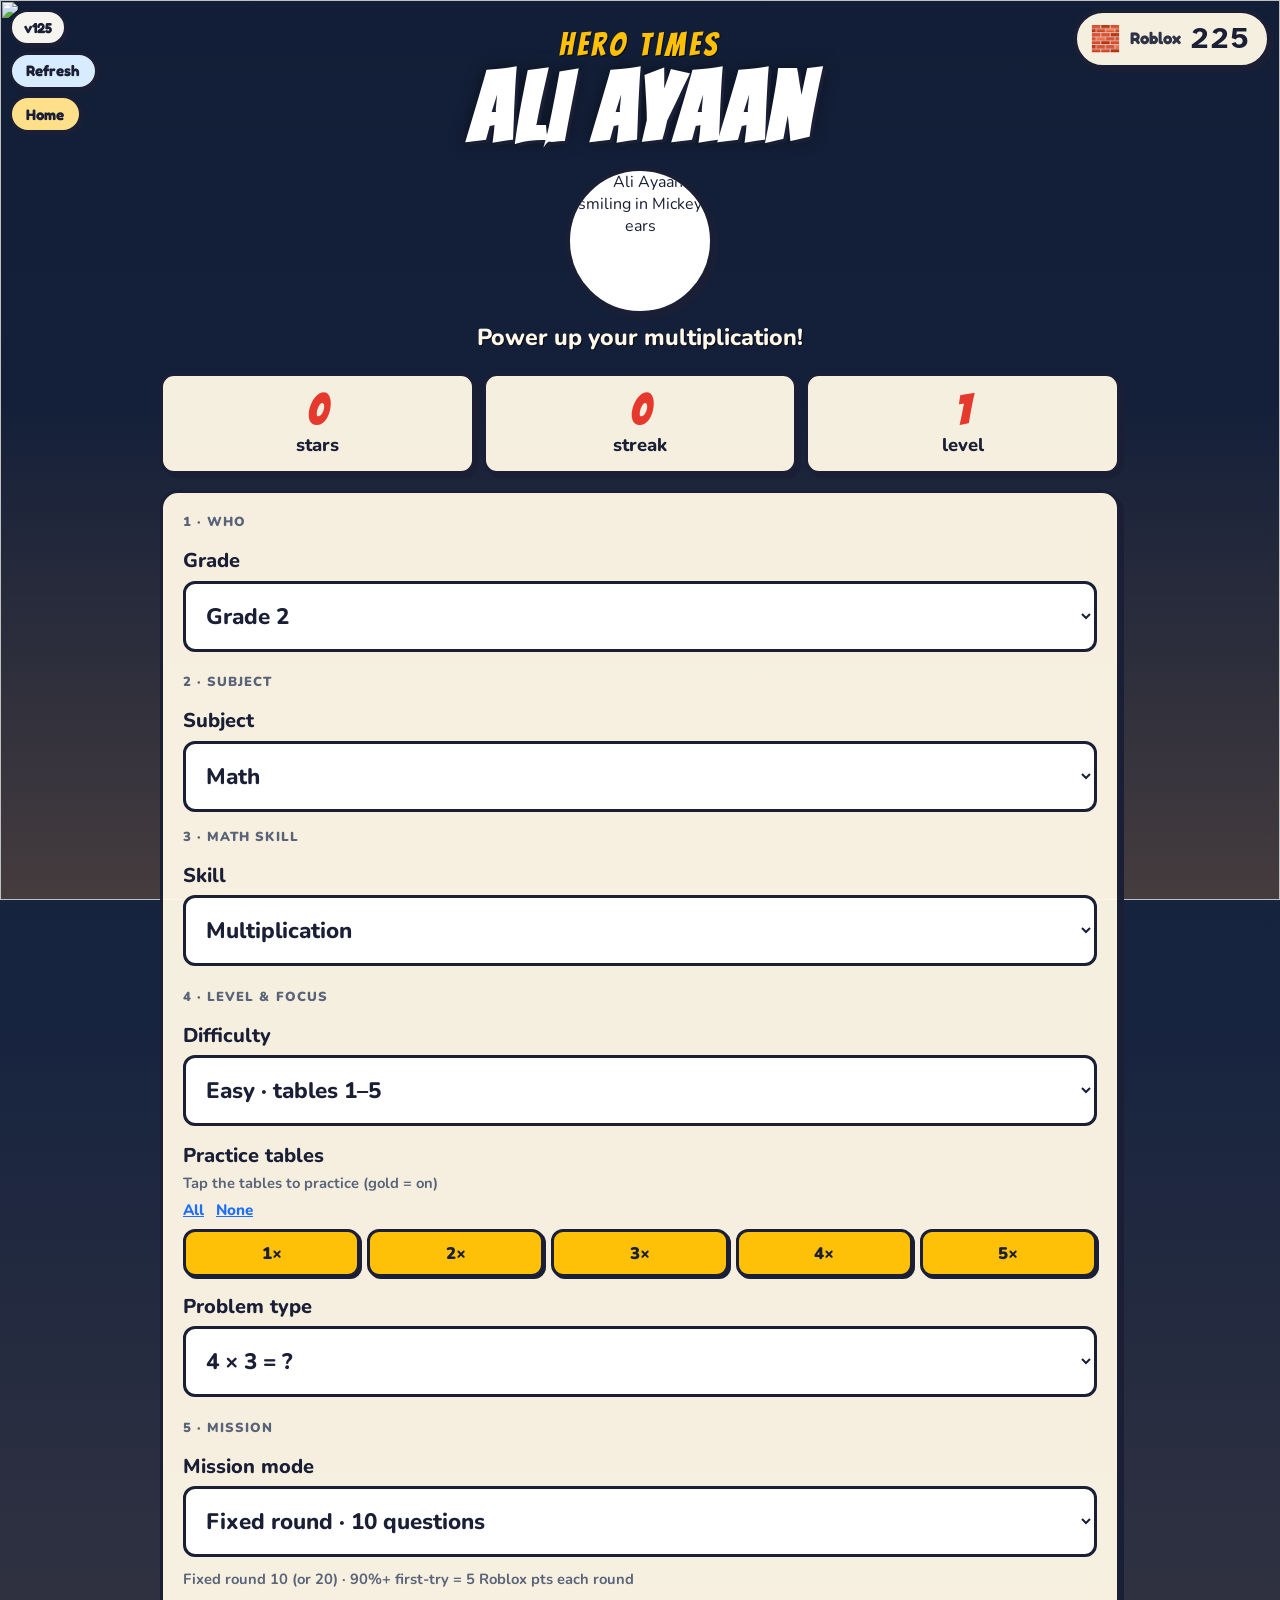
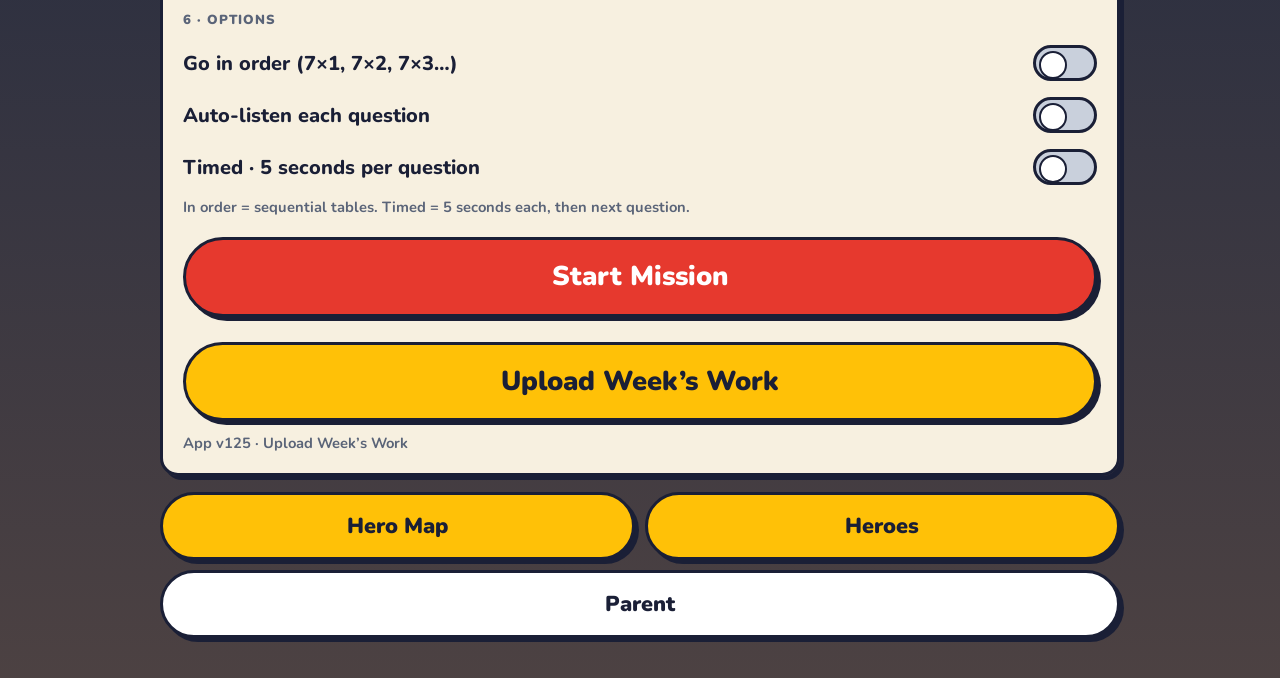
==== index.html @ a875ff55 "Tighten Week 9 quiz distractors to landform content. Wrong answers now use related geography terms s" ====
<!DOCTYPE html>
<html lang="en">
<head>
  <meta charset="UTF-8" />
  <meta name="viewport" content="width=device-width, initial-scale=1, viewport-fit=cover" />
  <meta name="apple-mobile-web-app-capable" content="yes" />
  <meta name="apple-mobile-web-app-status-bar-style" content="black-translucent" />
  <meta name="theme-color" content="#1e6fff" />
  <title>Ali Ayaan · Hero Times</title>
  <link rel="preconnect" href="https://fonts.googleapis.com" />
  <link rel="preconnect" href="https://fonts.gstatic.com" crossorigin />
  <link href="https://fonts.googleapis.com/css2?family=Atkinson+Hyperlegible:wght@700&family=Bangers&family=Fredoka:wght@500;600;700&family=Nunito:wght@700;800;900&display=swap" rel="stylesheet" />
  <meta http-equiv="Cache-Control" content="no-cache, no-store, must-revalidate" />
  <meta http-equiv="Pragma" content="no-cache" />
  <meta http-equiv="Expires" content="0" />
  <link rel="stylesheet" href="styles-v82.css?v=125" />
  <style>
    /* Inline so a cached old styles.css can't hide the background */
    html, body {
      background-color: #1a2744 !important;
    }
    .page-bg {
      position: fixed !important;
      inset: 0 !important;
      width: 100% !important;
      height: 100% !important;
      object-fit: cover !important;
      object-position: center top !important;
      z-index: 0 !important;
      pointer-events: none !important;
    }
    .page-bg::after { content: none; }
    body::before {
      content: "";
      position: fixed;
      inset: 0;
      z-index: 0;
      pointer-events: none;
      background: linear-gradient(
        180deg,
        rgba(10, 20, 40, 0.25) 0%,
        rgba(10, 20, 40, 0.15) 45%,
        rgba(255, 160, 60, 0.2) 100%
      );
    }
    .sky, .burst { display: none !important; }
    .app { position: relative; z-index: 1; }
    .setup,
    .problem-card,
    .stats-strip div,
    .parent-card,
    .stat-card,
    .map-cell,
    .badge-card,
    .streak-bar,
    .ss-card,
    .ss-review-item,
    .work-pad,
    .md-range-wrap,
    .roblox-hud {
      background: rgba(255, 248, 232, 0.96) !important;
    }
    /* Learning cards must stay fully opaque for reading */
    .ss-lesson-card {
      background: #fffdf6 !important;
    }
    .work-pad-surface {
      background: #fff !important;
    }
    .hero-brand h1 {
      color: #fff !important;
      text-shadow: 3px 3px 0 #1a1f36, 0 0 16px rgba(0,0,0,0.5) !important;
    }
    .tagline, .cheer, .eyebrow {
      text-shadow: 1px 1px 0 rgba(0,0,0,0.65) !important;
    }
  </style>
</head>
<body>
  <div id="app-version-badge" class="app-version-badge" aria-label="App version">v125</div>
  <button type="button" id="btn-global-refresh" class="btn-global-refresh" aria-label="Refresh app">
    Refresh
  </button>
  <button type="button" id="btn-global-home" class="btn-global-home" data-go="home">
    Home
  </button>
  <img
    class="page-bg"
    src="bg-spiderman.png"
    alt=""
    aria-hidden="true"
    decoding="async"
  />
  <div class="sky" aria-hidden="true"></div>
  <div class="burst" aria-hidden="true"></div>

  <div id="app" class="app">
    <div id="roblox-hud" class="roblox-hud" aria-label="Roblox points bank">
      <span class="roblox-hud-ico" aria-hidden="true">🧱</span>
      <span class="roblox-hud-label">Roblox</span>
      <strong><span data-roblox-points>0</span></strong>
    </div>

    <!-- HOME -->
    <section id="screen-home" class="screen active">
      <header class="hero-brand">
        <p class="eyebrow">Hero Times</p>
        <h1>ALI AYAAN</h1>
        <div class="hero-photo-wrap">
          <img
            class="hero-photo"
            src="ali-ayaan.png"
            alt="Ali Ayaan smiling in Mickey ears"
            width="320"
            height="320"
          />
        </div>
        <p class="tagline" id="home-tagline">Power up your math skills!</p>
      </header>

      <div class="stats-strip" id="home-stats">
        <div><span id="stat-stars">0</span> stars</div>
        <div><span id="stat-streak">0</span> streak</div>
        <div><span id="stat-level">1</span> level</div>
      </div>

      <form id="setup-form" class="setup">
        <!-- 1. Who -->
        <p class="setup-step">1 · Who</p>
        <label>
          Grade
          <select id="grade" name="grade">
            <option value="k">Kindergarten</option>
            <option value="1">Grade 1</option>
            <option value="2" selected>Grade 2</option>
            <option value="3">Grade 3</option>
            <option value="4">Grade 4</option>
          </select>
        </label>

        <!-- 2. What subject -->
        <p class="setup-step">2 · Subject</p>
        <label>
          Subject
          <select id="subject" name="subject">
            <option value="math" selected>Math</option>
            <option value="english">English</option>
            <option value="social">Social Studies</option>
          </select>
        </label>

        <!-- English / SS shortcuts -->
        <div id="subject-english" class="subject-panel" hidden>
          <p class="setup-note">Alphabet, Spell the Word, Write with Pen, and Easy Words.</p>
          <button type="submit" class="btn primary big" id="btn-go-english">Open English</button>
        </div>
        <div id="subject-social" class="subject-panel" hidden>
          <p class="setup-note">California Studies Weekly · Learn &amp; quiz for Roblox points.</p>
          <button type="submit" class="btn primary big" id="btn-go-social">Open Social Studies</button>
          <button type="button" class="btn secondary big" id="btn-upload-week-social" data-upload-subject="social">
            Upload Week’s Work
          </button>
        </div>
        <div id="subject-arabic" class="subject-panel" hidden>
          <p class="setup-note">Grade 3 · Arabic letters &amp; easy words.</p>
          <button type="submit" class="btn primary big" id="btn-go-arabic">Open Arabic</button>
        </div>

        <!-- 3–5 Math only -->
        <div id="subject-math" class="subject-panel">
          <p class="setup-step">3 · Math skill</p>
          <label>
            Skill
            <select id="operation" name="operation">
              <option value="multiply" selected>Multiplication</option>
              <option value="add">Addition</option>
              <option value="sub">Subtraction</option>
              <option value="round">Rounding · nearest 10 / 100</option>
              <option value="md-mult">Practice · multi-digit ×</option>
              <option value="long-div">Practice · long division</option>
            </select>
          </label>

          <p class="setup-step">4 · Level &amp; focus</p>
          <label id="difficulty-wrap">
            <span id="difficulty-label">Difficulty</span>
            <select id="difficulty" name="difficulty">
              <option value="easy" selected>Easy · tables 1–5</option>
              <option value="medium">Medium · tables 1–10</option>
              <option value="hard">Hard · tables 1–12</option>
              <option value="expert">Expert · tables 1–15</option>
            </select>
          </label>

          <label id="digit-wrap" hidden>
            Number size
            <select id="digit-level" name="digitLevel">
              <option value="single" selected>Single digit (1–9)</option>
              <option value="dual">Dual digit (10–99)</option>
            </select>
          </label>

          <div id="round-wrap" hidden>
            <label>
              Rounding practice
              <select id="round-preset" name="roundPreset">
                <option value="mix:2">Mix nearest 10 &amp; 100 · 2 digits</option>
                <option value="mix:3" selected>Mix nearest 10 &amp; 100 · 3 digits</option>
                <option value="mix:4">Mix nearest 10 &amp; 100 · 4 digits</option>
                <option value="mix:mix">Mix nearest 10 &amp; 100 · all digit sizes</option>
                <option value="10:2">Only nearest 10 · 2 digits</option>
                <option value="10:3">Only nearest 10 · 3 digits</option>
                <option value="10:4">Only nearest 10 · 4 digits</option>
                <option value="100:2">Only nearest 100 · 2 digits</option>
                <option value="100:3">Only nearest 100 · 3 digits</option>
                <option value="100:4">Only nearest 100 · 4 digits</option>
              </select>
            </label>
            <p class="setup-note">Switches between nearest 10 and 100 · 10 questions · 90%+ first-try = 5 Roblox pts</p>
          </div>
          <!-- Kept for older saved settings / fallback -->
          <select id="round-place" hidden aria-hidden="true">
            <option value="10" selected>10</option>
            <option value="100">100</option>
            <option value="mix">mix</option>
          </select>
          <select id="round-digits" hidden aria-hidden="true">
            <option value="2">2</option>
            <option value="3" selected>3</option>
            <option value="4">4</option>
            <option value="mix">mix</option>
          </select>

          <div id="md-wrap" class="md-range-wrap" hidden>
            <p class="md-range-title">Custom range · multi-digit × single digit</p>
            <p class="setup-note">10 questions · big work space for pencil · 90%+ first-try = 5 Roblox pts</p>
            <div class="md-range-grid">
              <label>
                Big number min
                <input id="md-big-min" name="mdBigMin" type="number" inputmode="numeric" min="10" max="9999" value="10" />
              </label>
              <label>
                Big number max
                <input id="md-big-max" name="mdBigMax" type="number" inputmode="numeric" min="10" max="9999" value="99" />
              </label>
              <label>
                Single digit min
                <input id="md-small-min" name="mdSmallMin" type="number" inputmode="numeric" min="1" max="9" value="2" />
              </label>
              <label>
                Single digit max
                <input id="md-small-max" name="mdSmallMax" type="number" inputmode="numeric" min="1" max="9" value="9" />
              </label>
            </div>
          </div>

          <div id="long-div-wrap" class="md-range-wrap" hidden>
            <p class="md-range-title">Custom range · long division (with remainders)</p>
            <p class="setup-note">10 questions · quotient + R · miss 2× → show work &amp; answer · 90%+ first-try = 5 Roblox pts</p>
            <div class="md-range-grid">
              <label>
                Dividend min
                <input id="ld-div-min" name="ldDivMin" type="number" inputmode="numeric" min="10" max="9999" value="10" />
              </label>
              <label>
                Dividend max
                <input id="ld-div-max" name="ldDivMax" type="number" inputmode="numeric" min="10" max="9999" value="99" />
              </label>
              <label>
                Divisor min
                <input id="ld-by-min" name="ldByMin" type="number" inputmode="numeric" min="2" max="9" value="2" />
              </label>
              <label>
                Divisor max
                <input id="ld-by-max" name="ldByMax" type="number" inputmode="numeric" min="2" max="9" value="9" />
              </label>
            </div>
          </div>

          <fieldset class="table-picker" id="table-picker">
            <legend>Practice tables</legend>
            <p class="table-hint">Tap the tables to practice (gold = on)</p>
            <div class="table-actions">
              <button type="button" class="btn-link" id="tables-all">All</button>
              <button type="button" class="btn-link" id="tables-none">None</button>
            </div>
            <div id="table-chips" class="table-chips" role="group" aria-label="Times tables">
              <button type="button" class="table-chip" data-table="1" aria-pressed="true">1×</button>
              <button type="button" class="table-chip" data-table="2" aria-pressed="true">2×</button>
              <button type="button" class="table-chip" data-table="3" aria-pressed="true">3×</button>
              <button type="button" class="table-chip" data-table="4" aria-pressed="true">4×</button>
              <button type="button" class="table-chip" data-table="5" aria-pressed="true">5×</button>
              <button type="button" class="table-chip" data-table="6" aria-pressed="true">6×</button>
              <button type="button" class="table-chip" data-table="7" aria-pressed="true">7×</button>
              <button type="button" class="table-chip" data-table="8" aria-pressed="true">8×</button>
              <button type="button" class="table-chip" data-table="9" aria-pressed="true">9×</button>
              <button type="button" class="table-chip" data-table="10" aria-pressed="true">10×</button>
              <button type="button" class="table-chip" data-table="11" aria-pressed="true">11×</button>
              <button type="button" class="table-chip" data-table="12" aria-pressed="true">12×</button>
              <button type="button" class="table-chip" data-table="13" aria-pressed="true">13×</button>
              <button type="button" class="table-chip" data-table="14" aria-pressed="true">14×</button>
              <button type="button" class="table-chip" data-table="15" aria-pressed="true">15×</button>
            </div>
          </fieldset>

          <label id="problem-type-wrap">
            Problem type
            <select id="problem-type" name="problemType">
              <option value="product" selected>4 × 3 = ?</option>
              <option value="missing-b">4 × ? = 12</option>
              <option value="missing-a">? × 3 = 12</option>
              <option value="mix">Mix all styles</option>
            </select>
          </label>

          <p class="setup-step">5 · Mission</p>
          <label>
            Mission mode
            <select id="mode" name="mode">
              <option value="endless">Endless practice</option>
              <option value="10" selected>Fixed round · 10 questions</option>
              <option value="20">Fixed round · 20 questions</option>
              <option value="timed">Timed challenge · 60 seconds</option>
            </select>
          </label>
          <p id="mult-roblox-note" class="setup-note" hidden>
            Fixed round 10 (or 20) · 90%+ first-try = 5 Roblox pts each round
          </p>

          <p class="setup-step">6 · Options</p>
          <label class="toggle-row">
            <span>Go in order (7×1, 7×2, 7×3…)</span>
            <input type="checkbox" id="in-order" />
            <span class="switch" aria-hidden="true"></span>
          </label>

          <label class="toggle-row">
            <span>Auto-listen each question</span>
            <input type="checkbox" id="voice-mode" />
            <span class="switch" aria-hidden="true"></span>
          </label>

          <label class="toggle-row">
            <span>Timed · 5 seconds per question</span>
            <input type="checkbox" id="per-question-timer" />
            <span class="switch" aria-hidden="true"></span>
          </label>
          <p class="setup-note">In order = sequential tables. Timed = 5 seconds each, then next question.</p>

          <button type="submit" class="btn primary big" id="btn-start-math">Start Mission</button>
          <button type="button" class="btn secondary big" id="btn-upload-week-math" data-upload-subject="math">
            Upload Week’s Work
          </button>
        </div>

        <div id="week-upload-panel" class="week-upload-panel" hidden>
          <input
            type="file"
            id="week-upload-input"
            accept=".pdf,.doc,.docx,image/*,.png,.jpg,.jpeg,.webp,.heic,.gif"
            hidden
          />
          <p class="week-upload-status" id="week-upload-status">Choose a PDF, photo, or Word file.</p>
          <div class="week-upload-bar" aria-hidden="true">
            <div class="week-upload-bar-fill" id="week-upload-bar-fill"></div>
          </div>
          <p class="week-upload-ready" id="week-upload-ready" hidden>Ready</p>
        </div>

        <p class="setup-note" id="app-version-note">App v125 · Upload Week’s Work</p>
      </form>

      <nav class="home-nav">
        <button type="button" class="btn secondary" data-go="map">Hero Map</button>
        <button type="button" class="btn secondary" data-go="badges">Heroes</button>
        <button type="button" class="btn ghost" data-go="parent">Parent</button>
      </nav>
    </section>

    <!-- ENGLISH · PRE-K -->
    <section id="screen-english" class="screen">
      <header class="hero-brand compact">
        <p class="eyebrow">English</p>
        <h1 class="ss-title">Letters &amp; Words</h1>
        <p class="tagline">Kindergarten · alphabet, spelling, pen writing &amp; easy words</p>
      </header>

      <div class="ss-roblox-bank">
        <span class="ss-roblox-label">Roblox points bank</span>
        <strong><span data-roblox-points>0</span> pts</strong>
        <span class="ss-roblox-hint">Finish a 10-round at 90%+ first-try → earn 5 pts</span>
      </div>

      <div class="eng-practice-cards">
        <button type="button" class="eng-card" id="btn-eng-alphabet">
          <span class="eng-card-emoji" aria-hidden="true">🔤</span>
          <span class="eng-card-title">Alphabet</span>
          <span class="eng-card-sub">Learn A–Z · tap the matching letter</span>
        </button>
        <button type="button" class="eng-card" id="btn-eng-prek-spell" data-eng-grade="k">
          <span class="eng-card-emoji" aria-hidden="true">🐱</span>
          <span class="eng-card-title">Spell It</span>
          <span class="eng-card-sub">Kindergarten · C A T · tap letters in order</span>
        </button>
        <button type="button" class="eng-card" id="btn-eng-spell" data-eng-grade="k+">
          <span class="eng-card-emoji" aria-hidden="true">👂</span>
          <span class="eng-card-title">Spell the Word</span>
          <span class="eng-card-sub">Hear sounds · write with Pencil</span>
        </button>
        <button type="button" class="eng-card" id="btn-eng-pen">
          <span class="eng-card-emoji" aria-hidden="true">✏️</span>
          <span class="eng-card-title">Write with Pen</span>
          <span class="eng-card-sub">iPad Scribble · must match the letter/word</span>
        </button>
        <button type="button" class="eng-card" id="btn-eng-words">
          <span class="eng-card-emoji" aria-hidden="true">✏️</span>
          <span class="eng-card-title">Easy Words</span>
          <span class="eng-card-sub">iPad · Apple Pencil Scribble</span>
        </button>
      </div>

      <button type="button" class="btn secondary" data-go="home">Back</button>
    </section>

    <!-- ENGLISH · PLAY -->
    <section id="screen-eng-play" class="screen">
      <div class="play-top">
        <button type="button" class="btn ghost small" id="btn-eng-quit">Quit</button>
        <div class="play-meta">
          <span id="eng-progress"></span>
        </div>
        <div class="play-score"><span id="eng-stars">0</span> ★</div>
      </div>

      <div class="eng-play-card" id="eng-play-card">
        <p class="eng-mode-tag" id="eng-mode-tag">Alphabet</p>
        <p class="eng-prompt" id="eng-prompt">A</p>
        <div id="eng-sound-boxes" class="eng-sound-boxes" hidden></div>
        <p class="eng-hint" id="eng-hint">Tap the matching letter!</p>
        <button type="button" class="btn secondary" id="btn-eng-hear" hidden>Hear word</button>

        <div id="eng-choices" class="eng-choices" hidden></div>

        <form id="eng-word-form" class="eng-word-form" hidden autocomplete="off">
          <label class="sr-only" for="eng-word-input">Type the word</label>
          <div class="answer-row">
            <input
              id="eng-word-input"
              type="text"
              inputmode="text"
              enterkeyhint="done"
              maxlength="12"
              placeholder="Type the word"
              autocomplete="off"
              autocapitalize="off"
              autocorrect="off"
              spellcheck="false"
            />
            <button type="submit" class="btn primary" id="btn-eng-pow">POW!</button>
          </div>
        </form>

        <!-- Easy Words: iPad Apple Pencil Scribble → recognized letters are checked -->
        <form id="eng-easy-form" class="eng-easy-form" hidden autocomplete="off">
          <div class="eng-easy-pad">
            <div class="work-pad-head">
              <p class="work-pad-label">Apple Pencil · write in this box</p>
              <button type="button" id="btn-eng-easy-clear" class="btn-clear-pad">Clear</button>
            </div>
            <label class="sr-only" for="eng-easy-input">Scribble the word with Apple Pencil</label>
            <textarea
              id="eng-easy-input"
              rows="2"
              maxlength="24"
              inputmode="text"
              enterkeyhint="done"
              autocomplete="off"
              autocapitalize="off"
              autocorrect="off"
              spellcheck="false"
              class="eng-easy-input"
              placeholder="Write here with Pencil"
            ></textarea>
            <p class="eng-easy-seen" id="eng-easy-seen" aria-live="polite">I see: —</p>
          </div>
          <p class="eng-easy-hint">iPad: Settings → Apple Pencil → Scribble On. Write, wait for letters, then POW!</p>
          <button type="submit" class="btn primary big" id="btn-eng-easy-pow">POW!</button>
        </form>

        <form id="eng-pen-form" class="eng-pen-form" hidden autocomplete="off">
          <div class="eng-write-pad" id="eng-write-pad">
            <div class="work-pad-head">
              <p class="work-pad-label">Practice pad · finger or Pencil</p>
              <button type="button" id="btn-eng-clear-pad" class="btn-clear-pad">Clear pad</button>
            </div>
            <div class="eng-write-surface">
              <p class="eng-trace-guide" id="eng-trace-guide" aria-hidden="true">A</p>
              <canvas id="eng-write-canvas" aria-label="Writing practice pad"></canvas>
            </div>
          </div>
          <p class="answer-pen-hint">Finger or Pencil on the pad · then POW!</p>
          <label class="sr-only" for="eng-pen-input">Write with Pencil</label>
          <input
            id="eng-pen-input"
            type="text"
            inputmode="none"
            enterkeyhint="done"
            maxlength="12"
            placeholder="Write with Pencil"
            autocomplete="off"
            autocapitalize="off"
            autocorrect="off"
            spellcheck="false"
            class="eng-pen-input answer-scribble"
          />
          <div class="eng-pen-tools">
            <button type="button" class="btn say-it" id="btn-eng-pen-clear">Clear box</button>
            <button type="button" class="btn say-it" id="btn-eng-pen-keyboard">Keyboard</button>
            <button type="submit" class="btn primary" id="btn-eng-pen-pow">POW!</button>
          </div>
        </form>

        <!-- Below the pad so Easy Words flow is: see word → practice → tap letters → POW -->
        <div id="eng-prek-spell" class="eng-prek-spell" hidden>
          <div id="eng-spell-slots" class="eng-spell-slots" aria-label="Your spelling"></div>
          <div id="eng-spell-tiles" class="eng-spell-tiles" role="group" aria-label="Letter tiles"></div>
          <div class="eng-prek-spell-tools">
            <button type="button" class="btn say-it" id="btn-eng-spell-clear">Clear</button>
            <button type="button" class="btn primary" id="btn-eng-spell-pow">POW!</button>
          </div>
        </div>

        <p id="eng-feedback" class="feedback" role="status" aria-live="polite"></p>
        <button type="button" class="btn primary big" id="btn-eng-next" hidden>Next</button>
      </div>
    </section>

    <!-- ENGLISH · RESULTS -->
    <section id="screen-eng-results" class="screen">
      <header class="hero-brand compact">
        <h1 id="eng-results-title">Nice Work!</h1>
        <p class="tagline" id="eng-results-sub"></p>
      </header>
      <div class="results-grid" id="eng-results-grid"></div>
      <div id="eng-reward-box" class="ss-reward-box" hidden></div>
      <div class="actions">
        <button type="button" class="btn primary big" id="btn-eng-again">Play Again</button>
        <button type="button" class="btn secondary" data-go="english">English Home</button>
        <button type="button" class="btn ghost" data-go="home">Home Base</button>
      </div>
    </section>

    <!-- ARABIC · GRADE 3 -->
    <section id="screen-arabic" class="screen">
      <header class="hero-brand compact">
        <p class="eyebrow">العربية</p>
        <h1 class="ss-title">Arabic</h1>
        <p class="tagline">Grade 3 · letters &amp; easy words</p>
      </header>

      <div class="ss-roblox-bank">
        <span class="ss-roblox-label">Roblox points bank</span>
        <strong><span data-roblox-points>0</span> pts</strong>
        <span class="ss-roblox-hint">Finish a 10-round at 90%+ first-try → earn 5 pts</span>
      </div>

      <div class="eng-practice-cards">
        <button type="button" class="eng-card" id="btn-ar-letters">
          <span class="eng-card-emoji" aria-hidden="true">ا</span>
          <span class="eng-card-title">Letters</span>
          <span class="eng-card-sub">Match Arabic letters · Alif, Ba, Ta…</span>
        </button>
        <button type="button" class="eng-card" id="btn-ar-flash">
          <span class="eng-card-emoji" aria-hidden="true">🃏</span>
          <span class="eng-card-title">Flashcards</span>
          <span class="eng-card-sub">See Arabic · tap to show English</span>
        </button>
        <button type="button" class="eng-card" id="btn-ar-words">
          <span class="eng-card-emoji" aria-hidden="true">✍️</span>
          <span class="eng-card-title">Write Words</span>
          <span class="eng-card-sub">See English · write Arabic · POW to check</span>
        </button>
      </div>

      <button type="button" class="btn secondary" data-go="home">Back</button>
    </section>

    <section id="screen-ar-play" class="screen">
      <div class="play-top">
        <button type="button" class="btn ghost small" id="btn-ar-quit">Quit</button>
        <div class="play-meta">
          <span id="ar-progress"></span>
        </div>
        <div class="play-score"><span id="ar-stars">0</span> ★</div>
      </div>

      <div class="eng-play-card" id="ar-play-card">
        <p class="eng-mode-tag" id="ar-mode-tag">Letters</p>
        <p class="eng-prompt ar-prompt" id="ar-prompt">ا</p>
        <p class="eng-hint" id="ar-hint">Tap the matching name!</p>
        <button type="button" class="btn secondary" id="btn-ar-hear" hidden>Hear</button>

        <!-- Letter quiz choices -->
        <div id="ar-choices" class="eng-choices"></div>

        <!-- Flashcards: Arabic front · tap for English -->
        <button type="button" id="ar-flash-card" class="ar-flash-card" hidden>
          <span class="ar-flash-emoji" id="ar-flash-emoji" aria-hidden="true">📖</span>
          <span class="ar-flash-ar" id="ar-flash-ar">كتاب</span>
          <span class="ar-flash-en" id="ar-flash-en" hidden>book</span>
          <span class="ar-flash-tap" id="ar-flash-tap">Tap to show English</span>
        </button>

        <!-- Write quiz: English prompt · write Arabic · POW reveals answer -->
        <form id="ar-write-form" class="ar-write-form" hidden autocomplete="off">
          <label class="sr-only" for="ar-write-input">Write the Arabic word</label>
          <textarea
            id="ar-write-input"
            class="ar-write-input"
            rows="2"
            dir="rtl"
            lang="ar"
            inputmode="text"
            enterkeyhint="done"
            autocomplete="off"
            autocapitalize="off"
            autocorrect="off"
            spellcheck="false"
            placeholder="اكتب هنا"
          ></textarea>
          <button type="submit" class="btn primary big" id="btn-ar-pow">POW!</button>
        </form>

        <div id="ar-reveal" class="ar-reveal" hidden>
          <p class="ar-reveal-label">Correct Arabic</p>
          <p class="ar-reveal-ar" id="ar-reveal-ar">كتاب</p>
          <p class="ar-reveal-yours" id="ar-reveal-yours"></p>
          <div class="ar-self-check">
            <button type="button" class="btn primary" id="btn-ar-got-it">Got it ★</button>
            <button type="button" class="btn secondary" id="btn-ar-missed">Not yet</button>
          </div>
        </div>

        <p id="ar-feedback" class="feedback" role="status" aria-live="polite"></p>
        <button type="button" class="btn primary big" id="btn-ar-next" hidden>Next</button>
      </div>
    </section>

    <section id="screen-ar-results" class="screen">
      <header class="hero-brand compact">
        <h1 id="ar-results-title">Nice Work!</h1>
        <p class="tagline" id="ar-results-sub"></p>
      </header>
      <div class="results-grid" id="ar-results-grid"></div>
      <div id="ar-reward-box" class="ss-reward-box" hidden></div>
      <div class="actions">
        <button type="button" class="btn primary big" id="btn-ar-again">Play Again</button>
        <button type="button" class="btn secondary" data-go="arabic">Arabic Home</button>
        <button type="button" class="btn ghost" data-go="home">Home Base</button>
      </div>
    </section>

    <!-- SOCIAL STUDIES · WEEK PICKER -->
    <section id="screen-social" class="screen">
      <header class="hero-brand compact">
        <p class="eyebrow">California Studies Weekly</p>
        <h1 class="ss-title">Social Studies</h1>
        <p class="tagline">Pick a week · Learn · Quiz · earn Roblox points</p>
      </header>

      <div class="ss-roblox-bank" id="ss-roblox-bank">
        <span class="ss-roblox-label">Roblox points bank</span>
        <strong><span data-roblox-points>0</span> pts</strong>
        <span class="ss-roblox-hint">Get 90%+ on a quiz → earn 5 pts each time</span>
      </div>

      <div class="ss-week-cards" id="ss-week-cards">
        <button type="button" class="ss-week-card" data-ss-week="7">
          <span class="ss-week-num">Week 7</span>
          <span class="ss-week-title">Thinking Like a Geographer</span>
          <span class="ss-week-sub">Maps, globes, cartographers &amp; map types</span>
        </button>
        <button type="button" class="ss-week-card" data-ss-week="8">
          <span class="ss-week-num">Week 8</span>
          <span class="ss-week-title">Oceans and Continents</span>
          <span class="ss-week-sub">Oceans, continents, latitude, longitude &amp; time zones</span>
        </button>
        <button type="button" class="ss-week-card" data-ss-week="9">
          <span class="ss-week-num">Week 9</span>
          <span class="ss-week-title">Natural Features and Landforms</span>
          <span class="ss-week-sub">Mountains, valleys, biomes &amp; resources</span>
        </button>
      </div>

      <button type="button" class="btn secondary" data-go="home">Back</button>
    </section>

    <!-- SOCIAL STUDIES · WEEK HUB -->
    <section id="screen-ss-hub" class="screen">
      <header class="hero-brand compact">
        <p class="eyebrow" id="ss-hub-eyebrow">California Studies Weekly</p>
        <h1 class="ss-title" id="ss-hub-title">Week</h1>
        <p class="tagline" id="ss-hub-tagline"></p>
      </header>

      <div class="ss-roblox-bank">
        <span class="ss-roblox-label">Roblox points bank</span>
        <strong><span data-roblox-points>0</span> pts</strong>
        <span class="ss-roblox-hint">90%+ on Easy 1/2, Medium, or Hard → 5 pts</span>
      </div>

      <div class="ss-actions">
        <button type="button" class="btn primary big" id="btn-ss-learn">Start Learning</button>
        <button type="button" class="btn secondary" id="btn-ss-quiz">Take Assessment</button>
        <button type="button" class="btn ghost" id="btn-ss-study-jump">Quick Notes</button>
      </div>

      <div class="ss-study" id="ss-study"></div>

      <button type="button" class="btn secondary" data-go="social">All Weeks</button>
    </section>

    <!-- SOCIAL STUDIES · LEARNING -->
    <section id="screen-ss-learn" class="screen">
      <div class="ss-learn-scrim" aria-hidden="true"></div>
      <div class="play-top">
        <button type="button" class="btn ghost small" id="btn-ss-learn-quit">Quit</button>
        <div class="play-meta">
          <span id="ss-learn-progress" class="ss-learn-progress">1 of 12</span>
        </div>
        <div class="play-score ss-learn-dots" id="ss-learn-dots" aria-hidden="true"></div>
      </div>

      <article class="ss-lesson-card" id="ss-lesson-card">
        <div class="ss-lesson-emoji-wrap">
          <span class="ss-lesson-emoji" id="ss-lesson-emoji" aria-hidden="true">🌍</span>
        </div>
        <p class="ss-lesson-badge" id="ss-lesson-badge">Learning</p>
        <h2 class="ss-lesson-title" id="ss-lesson-title">Title</h2>
        <div class="ss-lesson-body" id="ss-lesson-body"></div>
        <div class="ss-lesson-remember" id="ss-lesson-remember" hidden>
          <span class="ss-remember-label">Remember</span>
          <p id="ss-lesson-remember-text"></p>
        </div>
      </article>

      <div class="ss-learn-nav">
        <button type="button" class="btn secondary" id="btn-ss-learn-back">Back</button>
        <button type="button" class="btn primary" id="btn-ss-learn-next">Next</button>
      </div>
    </section>

    <section id="screen-ss-quiz" class="screen">
      <div class="play-top">
        <button type="button" class="btn ghost small" id="btn-ss-quit">Quit</button>
        <div class="play-meta">
          <span id="ss-progress">Question 1</span>
          <span id="ss-left" class="ss-left-pill">15 left</span>
        </div>
        <div class="play-score"><span id="ss-score">0</span> ★</div>
      </div>

      <div class="ss-quiz-intro" id="ss-quiz-intro">
        <p class="ss-lesson-emoji" aria-hidden="true">🧱</p>
        <p class="ss-lesson-badge">Quiz goal</p>
        <h2 class="ss-lesson-title">Earn Roblox Points!</h2>
        <div class="ss-lesson-body">
          <p>Get <strong>90% or higher</strong> on this quiz.</p>
          <p>If you do, you earn <strong>5 Roblox points</strong>.</p>
          <p>Dad will buy your points at the end of the week.</p>
          <p>You can earn the 5 points <strong>every time</strong> you hit 90%+.</p>
          <p id="ss-quiz-intro-extra">Questions change each time you play!</p>
        </div>
        <div class="ss-diff-wrap">
          <p class="ss-diff-label">Choose difficulty</p>
          <div class="ss-diff-picks" role="group" aria-label="Quiz difficulty">
            <button type="button" class="ss-diff-btn" data-ss-diff="easy1">
              Easy 1
              <span class="ss-diff-note">same Qs · mixed order</span>
            </button>
            <button type="button" class="ss-diff-btn" data-ss-diff="easy2">
              Easy 2
              <span class="ss-diff-note">new each time</span>
            </button>
            <button type="button" class="ss-diff-btn on" data-ss-diff="medium">Medium</button>
            <button type="button" class="ss-diff-btn" data-ss-diff="hard">Hard</button>
          </div>
        </div>
        <div class="ss-lesson-remember">
          <span class="ss-remember-label">Bank now</span>
          <p><span data-roblox-points>0</span> Roblox points saved</p>
        </div>
        <button type="button" class="btn primary big" id="btn-ss-quiz-go">Let’s Go!</button>
      </div>

      <div class="problem-card ss-quiz-card" id="ss-quiz-card" hidden>
        <p class="ss-week-badge" id="ss-week-badge">Assessment</p>
        <p class="ss-quiz-goal-bar" id="ss-quiz-goal-bar">Goal: 90%+ = 5 Roblox points</p>
        <p class="problem ss-question" id="ss-question-text">Question</p>
        <p class="ss-prompt" id="ss-prompt"></p>
        <div class="ss-choices" id="ss-choices" role="listbox" aria-label="Answer choices"></div>
        <p id="ss-feedback" class="feedback" role="status" aria-live="polite"></p>
        <button type="button" class="btn primary big" id="btn-ss-next" hidden>Next</button>
      </div>
    </section>

    <section id="screen-ss-results" class="screen">
      <header class="hero-brand compact">
        <h1 id="ss-results-title">Assessment Complete!</h1>
        <p id="ss-results-sub" class="tagline"></p>
      </header>
      <div class="results-grid" id="ss-results-grid"></div>
      <div class="ss-reward-box" id="ss-reward-box" hidden></div>
      <div class="ss-review" id="ss-review"></div>
      <div class="actions">
        <button type="button" class="btn primary big" id="btn-ss-retry">Try Again</button>
        <button type="button" class="btn secondary" id="btn-ss-learn-again">Learn Again</button>
        <button type="button" class="btn ghost" data-go="ss-hub">Week Home</button>
        <button type="button" class="btn ghost" data-go="social">All Weeks</button>
        <button type="button" class="btn ghost" data-go="home">Home Base</button>
      </div>
    </section>

    <!-- PLAY -->
    <section id="screen-play" class="screen">
      <div class="play-top">
        <button type="button" class="btn ghost small" id="btn-quit">Quit</button>
        <div class="play-meta">
          <span id="play-progress"></span>
          <span id="play-timer" hidden></span>
        </div>
        <div class="play-score"><span id="play-stars">0</span> ★</div>
      </div>

      <div class="character-stage">
        <div id="hero-avatar" class="hero-avatar" data-hero="spiderman">🕷️</div>
        <p id="hero-cheer" class="cheer">You got this!</p>
      </div>

      <div class="problem-card" id="problem-card">
        <p class="problem equation" id="problem-text">3 × 4 = ?</p>
        <p class="problem-hint" id="problem-hint">Say it or type it — then hit POW!</p>
        <div id="work-pad" class="work-pad" hidden>
          <div class="work-pad-head">
            <p class="work-pad-label">Show your work (pencil / finger)</p>
            <button type="button" id="btn-clear-pad" class="btn-clear-pad">Clear</button>
          </div>
          <div class="work-pad-surface">
            <canvas id="work-pad-canvas" aria-label="Handwriting workspace"></canvas>
          </div>
        </div>
        <div id="help-work" class="help-work" hidden>
          <button type="button" id="btn-show-work" class="btn secondary btn-show-work" hidden>
            Show the work &amp; answer
          </button>
          <div id="worked-solution" class="worked-solution" hidden></div>
        </div>
        <form id="answer-form" autocomplete="off">
          <label class="sr-only" for="answer">Your answer</label>
          <p class="answer-pen-hint" id="answer-pen-hint">
            Pencil: write in the box · Keyboard: tap Keyboard below
          </p>
          <div class="answer-row">
            <input
              id="answer"
              name="answer"
              type="text"
              inputmode="none"
              enterkeyhint="done"
              maxlength="12"
              placeholder="Write with Pencil"
              autocomplete="off"
              autocapitalize="off"
              autocorrect="off"
              spellcheck="false"
              class="answer-scribble"
            />
            <span id="ld-rem-wrap" class="ld-rem-wrap" hidden>
              <span class="ld-r-mark" aria-hidden="true">R</span>
              <label class="sr-only" for="answer-rem">Remainder</label>
              <input
                id="answer-rem"
                name="answerRem"
                type="text"
                inputmode="none"
                enterkeyhint="done"
                maxlength="2"
                placeholder="R"
                autocomplete="off"
                autocapitalize="off"
                autocorrect="off"
                spellcheck="false"
                class="answer-scribble"
              />
            </span>
            <button type="submit" class="btn primary" id="btn-pow">POW!</button>
          </div>
          <div class="answer-tools">
            <button type="button" class="btn say-it" id="btn-keyboard" aria-label="Show keyboard">
              Keyboard
            </button>
            <button type="button" class="btn say-it" id="btn-mic" aria-label="Microphone">
              Tap Mic
            </button>
          </div>
        </form>
        <p id="voice-status" class="voice-status" aria-live="polite"></p>
        <p id="feedback" class="feedback" role="status" aria-live="polite"></p>
      </div>

      <div class="streak-bar">
        Streak <strong id="live-streak">0</strong>
      </div>
    </section>

    <!-- RESULTS -->
    <section id="screen-results" class="screen">
      <header class="hero-brand compact">
        <h1 id="results-title">Mission Complete!</h1>
        <p id="results-sub" class="tagline"></p>
      </header>
      <div class="results-grid" id="results-grid"></div>
      <div class="actions">
        <button type="button" class="btn primary big" data-go="home">Home Base</button>
        <button type="button" class="btn secondary" id="btn-again">Play Again</button>
        <button type="button" class="btn-text" id="btn-reset-results">Reset progress</button>
      </div>
    </section>

    <!-- MAP -->
    <section id="screen-map" class="screen">
      <header class="hero-brand compact">
        <h1>Hero Map</h1>
        <p class="tagline">Conquer the multiplication tables</p>
      </header>
      <div id="map-grid" class="map-grid"></div>
      <button type="button" class="btn secondary" data-go="home">Back</button>
    </section>

    <!-- BADGES -->
    <section id="screen-badges" class="screen">
      <header class="hero-brand compact">
        <h1>Hero Roster</h1>
        <p class="tagline">Marvel → Roblox → Fortnite unlocks</p>
      </header>
      <div id="badge-grid" class="badge-grid"></div>
      <button type="button" class="btn secondary" data-go="home">Back</button>
    </section>

    <!-- PARENT -->
    <section id="screen-parent" class="screen">
      <header class="hero-brand compact">
        <h1>Parent Summary</h1>
        <p class="tagline">Ali Ayaan’s training report</p>
      </header>
      <div id="parent-summary" class="parent-panel"></div>
      <div class="actions">
        <button type="button" class="btn secondary" id="btn-reset-roblox">Reset Roblox to 0</button>
        <button type="button" class="btn ghost" id="btn-reset">Reset progress</button>
        <button type="button" class="btn secondary" data-go="home">Back</button>
      </div>
    </section>
  </div>

  <div id="fx" class="fx" aria-hidden="true"></div>
  <script src="app-v118.js?v=125"></script>
</body>
</html>
---- styles-v82.css ----
:root {
  --sky-top: #5eb6ff;
  --sky-mid: #7ec8ff;
  --sky-bottom: #ffe07a;
  --ink: #1a1f36;
  --panel: #fff8e8;
  --panel-border: #1a1f36;
  --red: #e6392e;
  --gold: #ffc107;
  --green: #2bb673;
  --blue: #1e6fff;
  --muted: #5a6478;
  --shadow: 4px 4px 0 #1a1f36;
  --radius: 18px;
  --font-display: "Bangers", "Fredoka", system-ui, sans-serif;
  --font-body: "Nunito", "Fredoka", system-ui, sans-serif;
  --font-cartoon: "Fredoka", "Nunito", system-ui, sans-serif;
  /* Clear 1 vs 7 (and I/l) for math prompts + answers */
  --font-nums: "Atkinson Hyperlegible", "Nunito", system-ui, sans-serif;
}

* { box-sizing: border-box; }

html, body {
  margin: 0;
  min-height: 100%;
  font-family: var(--font-body);
  color: var(--ink);
  background-color: #1a2744;
}

body {
  min-height: 100dvh;
  overflow-x: hidden;
  background-image:
    linear-gradient(
      180deg,
      rgba(10, 20, 40, 0.28) 0%,
      rgba(10, 20, 40, 0.18) 45%,
      rgba(255, 160, 60, 0.22) 100%
    ),
    url("bg-spiderman.png");
  background-size: cover;
  background-position: center top;
  background-repeat: no-repeat;
  background-attachment: scroll;
}

.sky {
  display: none;
}

.burst {
  display: none;
}

.app {
  position: relative;
  z-index: 1;
  width: min(820px, 100%);
  margin: 0 auto;
  padding: max(1.25rem, env(safe-area-inset-top)) 1.25rem max(2.5rem, env(safe-area-inset-bottom));
}

.screen { display: none; animation: rise 0.35s ease; }
.screen.active { display: block; }

@keyframes rise {
  from { opacity: 0; transform: translateY(10px); }
  to { opacity: 1; transform: none; }
}

.hero-brand {
  text-align: center;
  margin: 0.5rem 0 1.25rem;
}

.hero-brand.compact { margin-bottom: 1rem; }

.hero-brand h1 {
  margin: 0.15rem 0;
  font-family: var(--font-display);
  font-size: clamp(3.6rem, 16vw, 6rem);
  letter-spacing: 0.04em;
  line-height: 0.95;
  color: #fff;
  text-shadow:
    3px 3px 0 var(--ink),
    0 0 18px rgba(0, 0, 0, 0.45);
}

.tagline {
  margin: 0.35rem 0 0;
  font-weight: 800;
  font-size: clamp(1.1rem, 3vw, 1.45rem);
  color: #fff8e8;
  text-shadow: 1px 1px 0 rgba(0, 0, 0, 0.55);
}

.eyebrow {
  margin: 0;
  font-family: var(--font-display);
  letter-spacing: 0.12em;
  font-size: clamp(1.5rem, 4vw, 2rem);
  color: var(--gold);
  text-shadow: 2px 2px 0 var(--ink);
}

.hero-photo-wrap {
  width: min(38vw, 148px);
  height: min(38vw, 148px);
  margin: 0.7rem auto 0.45rem;
  aspect-ratio: 1;
  border-radius: 50%;
  border: 4px solid var(--ink);
  box-shadow: var(--shadow);
  overflow: hidden;
  background: #fff;
  flex-shrink: 0;
}

.hero-photo {
  width: 100%;
  height: 100%;
  max-width: none;
  object-fit: cover;
  object-position: 50% 12%;
  display: block;
  transform: none;
}

.cheer {
  margin: 0.5rem 0 0;
  font-weight: 800;
  font-size: clamp(1.15rem, 3vw, 1.45rem);
  color: #fff;
  text-shadow: 1px 1px 0 rgba(0, 0, 0, 0.55);
  min-height: 1.4em;
}

.roblox-hud {
  position: fixed;
  top: max(0.55rem, env(safe-area-inset-top, 0px));
  right: max(0.55rem, env(safe-area-inset-right, 0px));
  z-index: 80;
  display: inline-flex;
  align-items: center;
  gap: 0.55rem;
  padding: 0.7rem 1.05rem 0.7rem 0.85rem;
  border: 4px solid var(--ink);
  border-radius: 999px;
  background: var(--panel);
  box-shadow: 3px 3px 0 var(--ink);
  font-family: var(--font-cartoon, var(--font-body));
  font-weight: 800;
  font-size: 1.15rem;
  color: var(--ink);
  line-height: 1;
  pointer-events: none;
}

.roblox-hud-ico {
  font-size: 1.55rem;
  line-height: 1;
}

.roblox-hud-label {
  opacity: 0.9;
  font-size: 1.05rem;
}

.roblox-hud strong {
  font-family: var(--font-nums);
  font-size: 1.85rem;
  font-weight: 700;
  letter-spacing: 0.04em;
  font-variant-numeric: lining-nums tabular-nums;
}

.stats-strip {
  display: grid;
  grid-template-columns: repeat(3, 1fr);
  gap: 0.5rem;
  margin-bottom: 1rem;
}

.stats-strip div {
  background: rgba(255, 248, 232, 0.95);
  border: 3px solid var(--panel-border);
  border-radius: 14px;
  box-shadow: var(--shadow);
  text-align: center;
  padding: 0.9rem 0.5rem;
  font-weight: 800;
  font-size: clamp(0.95rem, 2.5vw, 1.15rem);
}

.stats-strip span {
  display: block;
  font-family: var(--font-display);
  font-size: clamp(2rem, 6vw, 2.6rem);
  color: var(--red);
  line-height: 1;
}

.setup {
  background: var(--panel);
  border: 3px solid var(--panel-border);
  border-radius: var(--radius);
  box-shadow: var(--shadow);
  padding: 1.25rem;
  display: grid;
  gap: 1rem;
}

.setup-step {
  margin: 0.35rem 0 0;
  font-weight: 900;
  font-size: 0.82rem;
  letter-spacing: 0.08em;
  text-transform: uppercase;
  color: #5a6478;
}

.setup-step:first-child {
  margin-top: 0;
}

.subject-panel {
  display: grid;
  gap: 1rem;
}

.subject-panel[hidden] {
  display: none !important;
}

.setup label {
  display: grid;
  gap: 0.4rem;
  font-weight: 800;
  font-size: clamp(1.05rem, 2.8vw, 1.25rem);
}

select, input[type="text"] {
  width: 100%;
  font: inherit;
  font-weight: 800;
  font-size: clamp(1.15rem, 3vw, 1.4rem);
  padding: 1rem 1rem;
  min-height: 3.4rem;
  border: 3px solid var(--panel-border);
  border-radius: 12px;
  background: #fff;
  color: var(--ink);
}

.table-picker {
  margin: 0;
  padding: 0;
  border: 0;
  min-width: 0;
}

#table-picker[hidden],
#difficulty-wrap[hidden],
#digit-wrap[hidden],
#round-wrap[hidden],
#round-digits-wrap[hidden],
#problem-type-wrap[hidden] {
  display: none !important;
}

.table-picker legend {
  font-weight: 800;
  font-size: clamp(1.05rem, 2.8vw, 1.25rem);
  padding: 0;
}

.table-hint {
  margin: 0.25rem 0 0.45rem;
  font-size: 0.92rem;
  font-weight: 700;
  color: var(--muted);
}

.table-actions {
  display: flex;
  gap: 0.75rem;
  margin-bottom: 0.55rem;
}

.btn-link {
  border: 0;
  background: transparent;
  padding: 0;
  font-family: var(--font-body);
  font-size: 0.95rem;
  font-weight: 800;
  color: var(--blue);
  text-decoration: underline;
  cursor: pointer;
}

.table-chips {
  display: grid;
  grid-template-columns: repeat(5, 1fr);
  gap: 0.45rem;
  min-height: 3rem;
}

.table-chip {
  appearance: none;
  -webkit-appearance: none;
  border: 3px solid var(--ink);
  border-radius: 12px;
  background: #fff;
  min-height: 3rem;
  font-family: var(--font-body);
  font-weight: 900;
  font-size: 1.05rem;
  color: var(--ink);
  cursor: pointer;
  box-shadow: 2px 2px 0 var(--ink);
  touch-action: manipulation;
}

.table-chip[hidden] {
  display: none !important;
}

.table-chip[aria-pressed="true"] {
  background: var(--gold);
}

.table-chip[aria-pressed="false"] {
  background: #fff;
  opacity: 0.72;
}

.table-chip:active {
  transform: translate(1px, 1px);
  box-shadow: 1px 1px 0 var(--ink);
}

.toggle-row {
  display: flex !important;
  align-items: center;
  justify-content: space-between;
  gap: 1rem;
  grid-template-columns: none !important;
}

.toggle-row input {
  position: absolute;
  opacity: 0;
  pointer-events: none;
}

.switch {
  width: 64px;
  height: 36px;
  border-radius: 999px;
  background: #c9d0dc;
  border: 3px solid var(--ink);
  position: relative;
  flex-shrink: 0;
  transition: background 0.2s;
}

.switch::after {
  content: "";
  position: absolute;
  top: 3px;
  left: 3px;
  width: 24px;
  height: 24px;
  border-radius: 50%;
  background: #fff;
  border: 2px solid var(--ink);
  transition: transform 0.2s;
}

.toggle-row input:checked + .switch {
  background: var(--green);
}

.toggle-row input:checked + .switch::after {
  transform: translateX(28px);
}

.btn {
  font-family: var(--font-body);
  font-weight: 900;
  font-size: clamp(1.1rem, 2.8vw, 1.35rem);
  border: 3px solid var(--ink);
  border-radius: 999px;
  padding: 1rem 1.35rem;
  min-height: 3.4rem;
  cursor: pointer;
  box-shadow: var(--shadow);
  transition: transform 0.12s ease, box-shadow 0.12s ease;
  -webkit-tap-highlight-color: transparent;
}

.btn:active {
  transform: translate(2px, 2px);
  box-shadow: 2px 2px 0 var(--ink);
}

.btn.primary {
  background: var(--red);
  color: #fff;
}

.btn.secondary {
  background: var(--gold);
  color: var(--ink);
}

.btn.ghost {
  background: #fff;
  color: var(--ink);
}

.btn.big {
  width: 100%;
  font-size: clamp(1.35rem, 3.5vw, 1.7rem);
  padding: 1.15rem 1.4rem;
  min-height: 4rem;
  margin-top: 0.25rem;
}

.btn.small {
  padding: 0.65rem 1rem;
  font-size: 1rem;
  min-height: 2.8rem;
  box-shadow: 2px 2px 0 var(--ink);
}

.home-nav {
  display: grid;
  grid-template-columns: 1fr 1fr;
  gap: 0.6rem;
  margin-top: 1rem;
}

.home-nav .btn.ghost {
  grid-column: 1 / -1;
}

.app-version-badge {
  position: fixed;
  top: max(0.55rem, env(safe-area-inset-top));
  left: max(0.55rem, env(safe-area-inset-left));
  z-index: 80;
  min-height: 2.35rem;
  padding: 0.4rem 0.75rem;
  border: 3px solid var(--ink);
  border-radius: 999px;
  background: rgba(255, 253, 246, 0.96);
  box-shadow: 2px 2px 0 var(--ink);
  font-family: var(--font-cartoon, var(--font-body));
  font-weight: 800;
  font-size: 0.9rem;
  color: var(--ink);
  display: inline-flex;
  align-items: center;
  pointer-events: none;
}

.btn-global-refresh,
.btn-global-home {
  position: fixed;
  left: max(0.55rem, env(safe-area-inset-left));
  right: auto;
  z-index: 80;
  min-height: 2.35rem;
  padding: 0.4rem 0.9rem;
  border: 3px solid var(--ink);
  border-radius: 999px;
  box-shadow: 2px 2px 0 var(--ink);
  font-family: var(--font-cartoon, var(--font-body));
  font-weight: 800;
  font-size: 0.95rem;
  color: var(--ink);
  cursor: pointer;
}

.btn-global-refresh {
  top: calc(max(0.55rem, env(safe-area-inset-top)) + 2.7rem);
  background: #d7ecff;
}

.btn-global-home {
  top: calc(max(0.55rem, env(safe-area-inset-top)) + 5.4rem);
  background: #ffe08a;
}

.btn-global-refresh:active,
.btn-global-home:active {
  transform: translate(1px, 1px);
  box-shadow: 1px 1px 0 var(--ink);
}

.btn-global-home[hidden] {
  display: none !important;
}

.play-top {
  display: flex;
  align-items: center;
  justify-content: space-between;
  gap: 0.5rem;
  margin-bottom: 0.75rem;
}

.play-meta {
  display: flex;
  flex-direction: column;
  align-items: center;
  font-weight: 800;
  font-size: 0.9rem;
  color: #fff;
  text-shadow:
    0 1px 2px rgba(0, 0, 0, 0.85),
    0 0 8px rgba(0, 0, 0, 0.55);
}

.play-score {
  font-family: var(--font-display);
  font-size: 1.4rem;
  min-width: 4rem;
  text-align: right;
  color: #fff;
  text-shadow:
    0 1px 2px rgba(0, 0, 0, 0.85),
    0 0 8px rgba(0, 0, 0, 0.55);
}

.character-stage {
  text-align: center;
  margin-bottom: 0.75rem;
}

.hero-avatar {
  width: clamp(100px, 18vw, 140px);
  height: clamp(100px, 18vw, 140px);
  margin: 0 auto;
  border-radius: 50%;
  border: 4px solid var(--ink);
  background: #fff;
  box-shadow: var(--shadow);
  display: grid;
  place-items: center;
  font-size: clamp(3rem, 8vw, 4.2rem);
  animation: bob 2.2s ease-in-out infinite;
}

@keyframes bob {
  0%, 100% { transform: translateY(0); }
  50% { transform: translateY(-6px); }
}

.cheer {
  margin: 0.5rem 0 0;
  font-weight: 800;
  font-size: clamp(1.15rem, 3vw, 1.45rem);
  color: #fff;
  text-shadow: 1px 1px 0 rgba(0, 0, 0, 0.55);
  min-height: 1.4em;
}

.problem-card {
  background: var(--panel);
  border: 4px solid var(--ink);
  border-radius: 24px;
  box-shadow: var(--shadow);
  padding: 2.4rem 1.8rem 1.9rem;
  text-align: center;
}

/* iPad landscape / keyboard: keep multiplication answer on-screen */
#screen-play.active {
  max-height: var(--vvh, 100dvh);
  overflow: auto;
  overscroll-behavior: contain;
}

/* Play mode: wide iPad card (~15% smaller than v117) */
body.play-fit .app,
body.play-landscape .app,
body.kb-open .app {
  width: min(1000px, 82vw);
  max-width: 82vw;
}

@media (orientation: landscape) {
  body.play-landscape #screen-play .character-stage,
  body.play-landscape #screen-play .streak-bar {
    display: none !important;
  }

  body.play-landscape #screen-play .play-top {
    margin-bottom: 0.4rem;
  }

  body.play-landscape #screen-play .problem-card {
    padding: 1.25rem 1.35rem 1.15rem;
    border-radius: 20px;
    min-height: min(66dvh, 544px);
    display: flex;
    flex-direction: column;
    justify-content: center;
  }

  body.play-landscape #screen-play .problem,
  body.play-landscape #screen-play .problem.equation {
    font-size: clamp(2.9rem, 12vh, 4.9rem);
    margin-bottom: 0.65rem;
  }

  body.play-landscape #screen-play .problem-hint,
  body.play-landscape #screen-play .answer-pen-hint,
  body.play-landscape #screen-play .voice-status {
    display: none !important;
  }

  body.play-landscape #screen-play .answer-row {
    grid-template-columns: 1fr;
  }

  body.play-landscape #screen-play #answer,
  body.play-landscape #screen-play #answer-rem {
    min-height: 6rem;
    padding: 1rem 1rem;
    font-size: clamp(2.55rem, 10vh, 3.9rem);
  }

  body.play-landscape #screen-play #answer-form {
    gap: 0.7rem;
  }

  body.play-landscape #screen-play .answer-tools {
    gap: 0.55rem;
  }

  body.play-landscape #screen-play .answer-tools .btn.say-it {
    min-height: 3.05rem;
    padding: 0.45rem 0.75rem;
    font-size: clamp(1.05rem, 3.4vh, 1.3rem);
  }

  /* POW stays smaller than the answer box */
  body.play-landscape #screen-play #btn-pow {
    width: 100%;
    min-height: 2.9rem;
    padding: 0.45rem 0.85rem;
    font-size: clamp(1.15rem, 3.2vw, 1.5rem);
  }

  body.play-landscape #screen-play .feedback {
    margin-top: 0.3rem;
    font-size: 1.05rem;
  }

  body.play-landscape.md-work-mode #screen-play .work-pad-surface {
    min-height: min(19dvh, 120px);
  }
}

body.kb-open #screen-play .character-stage,
body.kb-open #screen-play .streak-bar,
body.kb-open #screen-play .voice-status,
body.kb-open #screen-play .problem-hint,
body.kb-open #screen-play .answer-pen-hint {
  display: none !important;
}

body.kb-open #screen-play .problem-card {
  padding: 0.95rem 1rem 0.85rem;
  min-height: min(49dvh, 410px);
}

body.kb-open #screen-play .problem,
body.kb-open #screen-play .problem.equation {
  font-size: clamp(2.2rem, 8.5vh, 3.55rem);
  margin-bottom: 0.45rem;
}

body.kb-open #screen-play #answer,
body.kb-open #screen-play #answer-rem {
  min-height: 4.7rem;
  padding: 0.7rem 0.85rem;
  font-size: clamp(2rem, 7.5vh, 3.05rem);
}

body.kb-open #screen-play #answer-form {
  gap: 0.55rem;
}

body.kb-open #screen-play .answer-row {
  grid-template-columns: 1fr;
}

body.kb-open.md-work-mode #screen-play .work-pad,
body.play-fit.md-work-mode #screen-play .work-pad {
  margin: 0.15rem 0 0.3rem;
  padding: 0.3rem;
}

body.kb-open.md-work-mode #screen-play .work-pad-surface,
body.play-fit.md-work-mode #screen-play .work-pad-surface {
  min-height: min(18dvh, 120px);
}

body.play-fit .app {
  padding-top: max(0.35rem, env(safe-area-inset-top));
  padding-bottom: max(0.35rem, env(safe-area-inset-bottom));
}

body.play-fit .roblox-hud,
body.kb-open .roblox-hud {
  display: none !important;
}

body.play-fit #screen-play .play-top,
body.kb-open #screen-play .play-top {
  margin-bottom: 0.2rem;
}

body.kb-open.play-landscape #screen-play #btn-mic {
  display: none !important;
}

body.kb-open.play-landscape #screen-play .problem,
body.kb-open.play-landscape #screen-play .problem.equation {
  font-size: clamp(2.4rem, 9.5vh, 3.9rem);
}

body.kb-open.play-landscape #screen-play #answer,
body.kb-open.play-landscape #screen-play #answer-rem {
  min-height: 4.9rem;
  font-size: clamp(2.2rem, 8.5vh, 3.4rem);
}

#ld-rem-wrap[hidden] {
  display: none !important;
}

.problem {
  margin: 0 0 1.15rem;
  font-family: var(--font-nums);
  font-size: clamp(4.8rem, 21vw, 9rem);
  font-weight: 700;
  letter-spacing: 0.06em;
  line-height: 1.05;
  font-variant-numeric: lining-nums tabular-nums;
}

.problem.equation {
  font-size: clamp(3.6rem, 16.5vw, 6.9rem);
  letter-spacing: 0.05em;
}

.problem.round-prompt {
  font-family: var(--font-body);
  font-size: clamp(1.45rem, 5.5vw, 2.1rem);
  font-weight: 900;
  letter-spacing: 0;
  line-height: 1.25;
}

.problem-hint {
  margin: -0.35rem 0 0.85rem;
  font-weight: 800;
  font-size: 1.5rem;
  color: var(--muted);
}

#answer-form {
  display: grid;
  gap: 1.1rem;
}

.answer-row {
  display: grid;
  grid-template-columns: 1fr auto;
  gap: 1.1rem;
  align-items: stretch;
}

.answer-pen-hint {
  margin: 0 0 0.45rem;
  font-family: var(--font-cartoon, var(--font-body));
  font-weight: 800;
  font-size: 1.32rem;
  color: var(--muted);
  text-align: center;
}

.answer-tools {
  display: grid;
  grid-template-columns: 1fr 1fr;
  gap: 0.8rem;
}

.answer-tools:has(#btn-mic[hidden]),
.answer-tools:has(#btn-mic[style*="display: none"]) {
  grid-template-columns: 1fr;
}

.answer-tools .btn.say-it {
  width: 100%;
  margin: 0;
}

#btn-keyboard.keyboard-on {
  background: #ffe8a3;
  color: var(--ink);
}

body.keyboard-only-answer .answer-tools {
  grid-template-columns: 1fr;
}

body.keyboard-only-answer #btn-keyboard {
  display: none !important;
}

@media (max-width: 420px) {
  .answer-tools {
    grid-template-columns: 1fr;
  }
}

#answer,
#answer-rem,
.answer-scribble {
  text-align: center;
  font-family: var(--font-nums);
  font-size: clamp(3.3rem, 12vw, 5.1rem);
  font-weight: 700;
  letter-spacing: 0.06em;
  padding: 1.65rem 1.5rem;
  min-height: 7.5rem;
  font-variant-numeric: lining-nums tabular-nums;
  /* Room for Apple Pencil Scribble handwriting */
  -webkit-user-select: text;
  user-select: text;
  touch-action: manipulation;
}

#answer-form .btn.primary {
  /* Keep POW at normal size — only the problem/answer UI scales up */
  font-size: clamp(1.35rem, 3.8vw, 1.75rem);
  padding: 1.1rem 1.4rem;
  min-height: 5rem;
  min-width: 6.5rem;
}

#answer-form .btn.say-it {
  width: 100%;
  min-height: 4.8rem;
  font-size: clamp(1.5rem, 4.5vw, 1.8rem);
  letter-spacing: 0.02em;
  background: #fff;
  color: var(--muted);
  box-shadow: 2px 2px 0 var(--ink);
}

#answer-form .btn.say-it.listening {
  background: #fff;
  color: var(--muted);
  animation: none;
}

.voice-status {
  min-height: 1.3em;
  margin: 0.55rem 0 0;
  font-weight: 800;
  font-size: 0.95rem;
  color: var(--blue);
}

.setup-note {
  margin: -0.25rem 0 0;
  font-size: 0.92rem;
  font-weight: 700;
  color: var(--muted);
}

.week-upload-panel {
  margin: 0.75rem 0 0;
  padding: 0.85rem 1rem;
  border: 3px solid var(--ink);
  border-radius: 1.1rem;
  background: rgba(255, 255, 255, 0.88);
}

.week-upload-panel[hidden] {
  display: none !important;
}

.week-upload-status {
  margin: 0;
  font-size: 0.98rem;
  font-weight: 800;
  color: var(--ink);
  line-height: 1.35;
}

.week-upload-bar {
  margin-top: 0.65rem;
  height: 0.85rem;
  border-radius: 999px;
  border: 2px solid var(--ink);
  background: #f3f3f3;
  overflow: hidden;
}

.week-upload-bar-fill {
  height: 100%;
  width: 0%;
  border-radius: inherit;
  background: var(--blue);
  transition: width 0.35s ease;
}

.week-upload-bar-fill.is-ready {
  background: var(--green);
}

.week-upload-ready {
  margin: 0.55rem 0 0;
  font-size: 1.15rem;
  font-weight: 900;
  color: var(--green);
  letter-spacing: 0.02em;
}

#btn-upload-week-social,
#btn-upload-week-math {
  margin-top: 0.55rem;
  width: 100%;
}

.feedback {
  min-height: 1.5em;
  margin: 0.85rem 0 0;
  font-weight: 900;
  font-size: clamp(1.8rem, 4.8vw, 2.25rem);
}

.feedback.wrong { color: var(--red); }
.feedback.right { color: var(--green); }

.problem-card.shake {
  animation: shake 0.4s ease;
}

@keyframes shake {
  0%, 100% { transform: translateX(0); }
  20% { transform: translateX(-8px); }
  40% { transform: translateX(8px); }
  60% { transform: translateX(-6px); }
  80% { transform: translateX(6px); }
}

.problem-card.pop {
  animation: pop 0.35s ease;
}

@keyframes pop {
  0% { transform: scale(1); }
  40% { transform: scale(1.04); }
  100% { transform: scale(1); }
}

.streak-bar {
  margin-top: 1rem;
  text-align: center;
  font-weight: 800;
  font-size: clamp(1.65rem, 4.5vw, 2rem);
  background: rgba(255, 255, 255, 0.9);
  border: 3px solid var(--ink);
  border-radius: 999px;
  padding: 1.1rem;
}

.play-meta {
  font-size: clamp(1.5rem, 3.9vw, 1.8rem) !important;
}

.play-score {
  font-size: clamp(2.4rem, 6vw, 3.3rem) !important;
}

.results-grid,
.parent-panel,
.map-grid {
  display: grid;
  gap: 0.65rem;
  margin-bottom: 1rem;
}

.stat-card,
.parent-card,
.map-cell,
.badge-card {
  background: var(--panel);
  border: 3px solid var(--ink);
  border-radius: 14px;
  box-shadow: var(--shadow);
  padding: 0.85rem;
}

.results-grid {
  grid-template-columns: 1fr 1fr;
}

.stat-card strong {
  display: block;
  font-family: var(--font-display);
  font-size: clamp(2.2rem, 6vw, 3rem);
  color: var(--red);
  line-height: 1;
}

.map-grid {
  grid-template-columns: repeat(3, 1fr);
}

.map-cell {
  text-align: center;
  padding: 1rem 0.4rem;
  font-size: 1.05rem;
  font-weight: 800;
}

.map-cell .table-n {
  font-family: var(--font-display);
  font-size: clamp(1.8rem, 5vw, 2.4rem);
  display: block;
}

.map-cell.mastered {
  background: #d8ffe8;
}

.map-cell.training {
  background: #fff3bf;
}

.map-cell.locked {
  opacity: 0.55;
}

.badge-grid {
  display: grid;
  gap: 0.85rem;
  margin-bottom: 1rem;
}

.badge-universe {
  margin: 0.4rem 0 0;
  font-family: var(--font-display);
  font-size: clamp(1.5rem, 5vw, 2rem);
  letter-spacing: 0.04em;
  color: var(--red);
  text-shadow: 2px 2px 0 #fff;
}

.badge-universe-grid {
  display: grid;
  grid-template-columns: 1fr 1fr;
  gap: 0.65rem;
}

.badge-card {
  text-align: center;
}

.badge-card.locked {
  filter: grayscale(1);
  opacity: 0.55;
}

.badge-card .icon {
  font-size: 2.2rem;
  display: block;
  margin-bottom: 0.25rem;
}

.badge-card h3 {
  margin: 0;
  font-size: 1rem;
}

.badge-card p {
  margin: 0.25rem 0 0;
  font-size: 0.82rem;
  color: var(--muted);
  font-weight: 700;
}

.parent-card h3 {
  margin: 0 0 0.35rem;
  font-size: 1rem;
}

.parent-card ul {
  margin: 0;
  padding-left: 1.1rem;
  font-weight: 700;
}

.actions {
  display: grid;
  gap: 0.6rem;
}

.btn-text {
  margin-top: 0.35rem;
  border: 0;
  background: transparent;
  box-shadow: none;
  padding: 0.4rem;
  font-family: var(--font-body);
  font-size: 0.85rem;
  font-weight: 700;
  color: var(--muted);
  text-decoration: underline;
  cursor: pointer;
  -webkit-tap-highlight-color: transparent;
}

.btn-text:active {
  opacity: 0.7;
}

.sr-only {
  position: absolute;
  width: 1px;
  height: 1px;
  padding: 0;
  margin: -1px;
  overflow: hidden;
  clip: rect(0, 0, 0, 0);
  border: 0;
}

.fx {
  position: fixed;
  inset: 0;
  pointer-events: none;
  overflow: hidden;
  z-index: 50;
}

.star-burst {
  position: absolute;
  font-size: 1.4rem;
  animation: float-up 0.9s ease forwards;
}

@keyframes float-up {
  from { opacity: 1; transform: translateY(0) scale(1); }
  to { opacity: 0; transform: translateY(-80px) scale(1.4); }
}

@media (max-width: 380px) {
  .home-nav { grid-template-columns: 1fr; }
  .home-nav .btn.ghost { grid-column: auto; }
  .answer-row { grid-template-columns: 1fr; }
  #answer-form .btn.primary { width: 100%; }
}

/* Social Studies */
.ss-title {
  font-size: clamp(2.2rem, 9vw, 3.4rem) !important;
  line-height: 1.05;
  max-width: 14ch;
  margin-left: auto !important;
  margin-right: auto !important;
}

.ss-actions {
  display: grid;
  gap: 0.65rem;
  margin: 0.5rem 0 1.1rem;
}

.ss-week-cards {
  display: grid;
  gap: 0.85rem;
  margin: 0.35rem 0 1.15rem;
}

.ss-week-card {
  display: grid;
  gap: 0.2rem;
  width: 100%;
  text-align: left;
  padding: 1rem 1.05rem;
  border: 3px solid var(--ink);
  border-radius: 18px;
  background: linear-gradient(145deg, #fff8e8 0%, #ffe7c2 100%);
  box-shadow: 3px 3px 0 var(--ink);
  cursor: pointer;
  font: inherit;
  color: var(--ink);
}

.ss-week-card:nth-child(2) {
  background: linear-gradient(145deg, #e8f6ff 0%, #cfe9ff 100%);
}

.ss-week-card:active {
  transform: translate(2px, 2px);
  box-shadow: 1px 1px 0 var(--ink);
}

.ss-week-num {
  font-weight: 800;
  font-size: 0.82rem;
  letter-spacing: 0.04em;
  text-transform: uppercase;
  color: var(--muted);
}

.ss-week-title {
  font-family: var(--font-cartoon, var(--font-body));
  font-weight: 800;
  font-size: 1.25rem;
}

.ss-week-sub {
  font-weight: 700;
  font-size: 0.95rem;
  color: var(--muted);
}

.ss-diff-wrap {
  margin: 0.85rem 0 1rem;
  text-align: center;
}

.ss-diff-label {
  margin: 0 0 0.45rem;
  font-weight: 800;
  font-size: 0.95rem;
  color: var(--muted);
}

.ss-diff-picks {
  display: grid;
  grid-template-columns: repeat(2, minmax(0, 1fr));
  gap: 0.45rem;
}

.ss-diff-btn {
  display: grid;
  align-content: center;
  justify-items: center;
  gap: 0.1rem;
  min-height: 3.1rem;
  padding: 0.45rem 0.35rem;
  border: 3px solid var(--ink);
  border-radius: 14px;
  background: #fff;
  box-shadow: 2px 2px 0 var(--ink);
  font-family: var(--font-cartoon, var(--font-body));
  font-weight: 800;
  font-size: 1rem;
  color: var(--ink);
  cursor: pointer;
}

.ss-diff-note {
  font-size: 0.72rem;
  font-weight: 700;
  color: var(--muted);
  letter-spacing: 0;
}

.ss-diff-btn.on {
  background: #ffe08a;
  box-shadow: inset 0 0 0 2px var(--ink);
}

.ss-diff-btn:active {
  transform: translate(1px, 1px);
  box-shadow: 1px 1px 0 var(--ink);
}

.ss-roblox-bank {
  display: grid;
  gap: 0.2rem;
  margin: 0 0 0.9rem;
  padding: 0.85rem 1rem;
  background: #fffdf6;
  border: 3px solid var(--ink);
  border-radius: 16px;
  box-shadow: 4px 4px 0 var(--ink);
  font-family: var(--font-cartoon);
  text-align: center;
}

.ss-roblox-label {
  font-size: 0.85rem;
  font-weight: 700;
  text-transform: uppercase;
  letter-spacing: 0.04em;
  color: var(--muted);
}

.ss-roblox-bank strong {
  font-size: 1.55rem;
  font-weight: 700;
  color: var(--ink);
}

.ss-roblox-hint {
  font-size: 0.92rem;
  font-weight: 600;
  color: var(--muted);
}

.ss-reward-box {
  margin: 0.85rem 0 1rem;
  padding: 1rem 1.05rem;
  border-radius: 18px;
  border: 4px solid var(--ink);
  box-shadow: 4px 4px 0 var(--ink);
  background: #fffdf6;
  font-family: var(--font-cartoon);
  font-weight: 600;
  text-align: center;
}

.ss-reward-box.won {
  background: #7dff9a;
  border-color: #0b7a35;
}

.ss-reward-box.ok {
  background: #fff3bf;
}

.ss-reward-box.miss {
  background: #ffe0d6;
}

.ss-reward-emoji {
  margin: 0;
  font-size: 2.4rem;
}

.ss-reward-title {
  margin: 0.25rem 0 0.45rem;
  font-size: 1.35rem;
  font-weight: 700;
}

.ss-reward-note {
  margin: 0.45rem 0 0;
  font-size: 0.95rem;
  color: #333;
}

.ss-reward-box p {
  margin: 0.25rem 0;
}

.ss-panel-hidden {
  display: none !important;
}

.ss-quiz-intro {
  background: #fffdf6;
  border: 4px solid var(--ink);
  border-radius: 26px;
  box-shadow: 6px 6px 0 #1a1f36;
  padding: 1.25rem 1.2rem 1.35rem;
  text-align: center;
  margin-bottom: 1rem;
}

.ss-quiz-intro[hidden],
.ss-quiz-card[hidden] {
  display: none !important;
}

.ss-quiz-intro .ss-lesson-body {
  margin-bottom: 0.85rem;
}

.ss-quiz-intro .ss-lesson-remember {
  margin-bottom: 1rem;
}

.ss-quiz-intro .btn.big {
  margin-top: 0.25rem;
}

.ss-quiz-goal-bar {
  margin: 0 0 0.75rem;
  padding: 0.55rem 0.75rem;
  border-radius: 12px;
  background: #ffe566;
  border: 3px solid var(--ink);
  font-family: var(--font-cartoon);
  font-weight: 700;
  font-size: 1.02rem;
  color: #1a1f36;
  text-align: center;
}

#screen-ss-learn {
  position: relative;
}

.ss-learn-scrim {
  position: fixed;
  inset: 0;
  z-index: 0;
  pointer-events: none;
  background:
    radial-gradient(ellipse at 50% 20%, rgba(255, 220, 120, 0.22), transparent 55%),
    rgba(12, 18, 36, 0.78);
}

#screen-ss-learn > *:not(.ss-learn-scrim) {
  position: relative;
  z-index: 1;
}

.ss-learn-progress {
  font-family: var(--font-cartoon);
  font-weight: 700;
  font-size: 1.05rem;
  color: #fff;
  text-shadow: 1px 1px 0 #1a1f36;
}

.ss-left-pill {
  display: inline-block;
  margin-top: 0.2rem;
  padding: 0.2rem 0.55rem;
  border-radius: 999px;
  background: #ffe566;
  border: 2px solid var(--ink);
  color: var(--ink);
  font-family: var(--font-cartoon);
  font-weight: 700;
  font-size: 0.9rem;
  text-shadow: none;
}

.ss-lesson-card {
  background: #fffdf6;
  border: 4px solid var(--ink);
  border-radius: 26px;
  box-shadow: 6px 6px 0 #1a1f36;
  padding: 1.25rem 1.2rem 1.35rem;
  min-height: min(58dvh, 540px);
  display: flex;
  flex-direction: column;
  justify-content: flex-start;
  text-align: center;
  margin-bottom: 1rem;
}

.ss-lesson-emoji-wrap {
  display: flex;
  justify-content: center;
  margin: 0.15rem 0 0.45rem;
}

.ss-lesson-emoji {
  display: grid;
  place-items: center;
  width: 4.6rem;
  height: 4.6rem;
  margin: 0;
  font-size: 2.75rem;
  line-height: 1;
  background: #ffe08a;
  border: 3px solid var(--ink);
  border-radius: 999px;
  box-shadow: 3px 3px 0 var(--ink);
}

.ss-lesson-badge {
  margin: 0 auto 0.45rem;
  display: inline-block;
  padding: 0.28rem 0.7rem;
  border-radius: 999px;
  background: #1e6fff;
  color: #fff;
  border: 2px solid var(--ink);
  font-family: var(--font-cartoon);
  font-size: 0.82rem;
  font-weight: 700;
  letter-spacing: 0.03em;
  text-transform: uppercase;
}

.ss-lesson-title {
  margin: 0.1rem 0 0.85rem;
  font-family: var(--font-display);
  font-size: clamp(2.15rem, 9vw, 3.15rem);
  line-height: 1.02;
  letter-spacing: 0.03em;
  color: #1a1f36;
  text-shadow: 2px 2px 0 #ffd24d;
}

.ss-lesson-body {
  text-align: left;
  font-family: var(--font-cartoon);
  font-weight: 600;
  font-size: clamp(1.22rem, 4.4vw, 1.48rem);
  line-height: 1.42;
  color: #1a1f36;
}

.ss-lesson-body p {
  margin: 0 0 0.7rem;
}

.ss-lesson-body p:last-child {
  margin-bottom: 0;
}

.ss-lesson-remember {
  margin: 1.15rem 0 0;
  padding: 0.85rem 0.95rem;
  border-radius: 16px;
  background: #ffe566;
  border: 3px solid var(--ink);
  box-shadow: 3px 3px 0 var(--ink);
  text-align: left;
}

.ss-lesson-remember[hidden] {
  display: none !important;
}

.ss-remember-label {
  display: inline-block;
  margin-bottom: 0.3rem;
  padding: 0.12rem 0.5rem;
  border-radius: 999px;
  background: var(--ink);
  color: #ffe566;
  font-family: var(--font-cartoon);
  font-size: 0.78rem;
  font-weight: 700;
  letter-spacing: 0.04em;
  text-transform: uppercase;
}

.ss-lesson-remember p {
  margin: 0;
  font-family: var(--font-cartoon);
  font-weight: 700;
  font-size: clamp(1.12rem, 4vw, 1.32rem);
  line-height: 1.35;
  color: #1a1f36;
}

.ss-learn-nav {
  display: grid;
  grid-template-columns: 1fr 1.4fr;
  gap: 0.65rem;
}

.ss-learn-nav .btn {
  font-family: var(--font-cartoon);
  font-weight: 700;
}

.ss-learn-dots {
  display: flex;
  gap: 0.28rem;
  align-items: center;
  justify-content: flex-end;
  flex-wrap: wrap;
  max-width: 7rem;
}

.ss-learn-dot {
  width: 0.55rem;
  height: 0.55rem;
  border-radius: 999px;
  background: rgba(255, 255, 255, 0.45);
  border: 1px solid rgba(0, 0, 0, 0.35);
}

.ss-learn-dot.on {
  background: var(--gold);
  border-color: var(--ink);
}

.ss-learn-dot.done {
  background: var(--green);
  border-color: var(--ink);
}

/* Quiz / notes also use cartoon body for easier reading */
.ss-question,
.ss-prompt,
.ss-choice,
.ss-card,
.ss-card li,
.ss-review-item {
  font-family: var(--font-cartoon);
}

.ss-study {
  display: grid;
  gap: 0.85rem;
  margin-bottom: 1rem;
}

.ss-card {
  background: rgba(255, 248, 232, 0.96);
  border: 3px solid var(--ink);
  border-radius: var(--radius);
  box-shadow: var(--shadow);
  padding: 1rem 1.1rem;
}

.ss-card h3 {
  margin: 0 0 0.55rem;
  font-family: var(--font-display);
  font-size: 1.55rem;
  letter-spacing: 0.02em;
}

.ss-card ul {
  margin: 0;
  padding-left: 1.15rem;
}

.ss-card li {
  margin: 0.35rem 0;
  font-weight: 700;
  line-height: 1.35;
}

.ss-quiz-card {
  text-align: left;
}

.ss-week-badge {
  margin: 0 0 0.65rem;
  font-size: 0.85rem;
  font-weight: 800;
  color: var(--muted);
  text-transform: uppercase;
  letter-spacing: 0.04em;
}

.ss-question {
  font-family: var(--font-body) !important;
  font-size: clamp(1.2rem, 4.2vw, 1.55rem) !important;
  font-weight: 900 !important;
  line-height: 1.35 !important;
  text-align: left !important;
  margin-bottom: 0.35rem !important;
}

.ss-prompt {
  margin: 0 0 0.75rem;
  font-weight: 800;
  color: var(--muted);
  font-size: 0.95rem;
}

.ss-choices {
  display: grid;
  gap: 0.55rem;
}

.ss-choice {
  display: block;
  width: 100%;
  text-align: left;
  font-family: var(--font-cartoon);
  font-weight: 700;
  font-size: 1.12rem;
  line-height: 1.3;
  padding: 0.9rem 1rem;
  border: 3px solid var(--ink);
  border-radius: 14px;
  background: #fff;
  color: var(--ink);
  box-shadow: 3px 3px 0 var(--ink);
  cursor: pointer;
  -webkit-tap-highlight-color: transparent;
  position: relative;
}

.ss-choice:active {
  transform: translate(1px, 1px);
  box-shadow: 1px 1px 0 var(--ink);
}

.ss-choice.selected {
  background: #fff3bf;
}

.ss-choice.wrong {
  background: #ffd0cb;
  border-color: var(--red);
  box-shadow: 3px 3px 0 #b42318;
}

.ss-choice.faded {
  opacity: 0.38;
  filter: grayscale(0.35);
}

.ss-choice.correct,
.ss-choice.ss-answer-pop {
  background: #7dff9a !important;
  border: 5px solid #0b7a35 !important;
  box-shadow: 0 0 0 4px #c8f5d8, 5px 5px 0 #0b7a35 !important;
  color: #06381a !important;
  opacity: 1 !important;
  filter: none !important;
  font-size: 1.22rem;
  font-weight: 700;
  z-index: 2;
  animation: ss-pop 0.45s ease;
}

.ss-right-tag {
  display: block;
  width: fit-content;
  margin: 0 0 0.35rem;
  padding: 0.2rem 0.55rem;
  border-radius: 999px;
  background: #0b7a35;
  color: #fff;
  font-family: var(--font-cartoon);
  font-size: 0.78rem;
  font-weight: 700;
  letter-spacing: 0.04em;
}

@keyframes ss-pop {
  0% { transform: scale(0.96); }
  55% { transform: scale(1.04); }
  100% { transform: scale(1); }
}

.ss-choice:disabled {
  cursor: default;
}

.ss-feedback-banner {
  margin-top: 0.75rem !important;
  padding: 0.65rem 0.8rem;
  border-radius: 12px;
  background: rgba(255, 255, 255, 0.92);
  border: 2px solid currentColor;
  font-family: var(--font-cartoon);
  font-size: 1.05rem !important;
  line-height: 1.35;
}

.ss-feedback-reveal {
  margin-top: 0.75rem !important;
  padding: 0.85rem 0.95rem;
  border-radius: 14px;
  background: #7dff9a !important;
  border: 4px solid #0b7a35 !important;
  color: #06381a !important;
  font-family: var(--font-cartoon);
  font-size: 1.15rem !important;
  font-weight: 700 !important;
  line-height: 1.35;
  box-shadow: 4px 4px 0 #0b7a35;
}

.ss-quiz-card.ss-revealed {
  border-color: #0b7a35;
}

.ss-review {
  margin: 0.75rem 0 1rem;
  display: grid;
  gap: 0.55rem;
}

.ss-review-item {
  background: rgba(255, 248, 232, 0.96);
  border: 2px solid var(--ink);
  border-radius: 14px;
  padding: 0.75rem 0.9rem;
  font-weight: 700;
  font-size: 0.95rem;
}

.ss-review-item.missed {
  border-color: var(--red);
}

.ss-review-item .ss-rev-q {
  margin: 0 0 0.25rem;
}

.ss-review-item .ss-rev-a {
  margin: 0;
  color: #1f8a4c;
  font-weight: 800;
}

/* Multi-digit × practice */
.md-range-wrap {
  border: 3px solid var(--ink);
  border-radius: 16px;
  box-shadow: 3px 3px 0 var(--ink);
  padding: 0.85rem 1rem 1rem;
  margin: 0.35rem 0 0.75rem;
  background: var(--panel);
}

.md-range-title {
  margin: 0 0 0.35rem;
  font-family: var(--font-cartoon, var(--font-body));
  font-weight: 800;
  font-size: 1.05rem;
}

.md-range-grid {
  display: grid;
  grid-template-columns: 1fr 1fr;
  gap: 0.65rem;
}

.md-range-grid input {
  width: 100%;
  font-family: var(--font-body);
  font-weight: 800;
  font-size: 1.1rem;
  padding: 0.65rem 0.75rem;
  border: 3px solid var(--ink);
  border-radius: 12px;
}

.work-pad {
  margin: 0.35rem 0 1rem;
  padding: 0.65rem;
  border: 3px dashed var(--ink);
  border-radius: 16px;
  background: #fffdf6;
}

.work-pad-head {
  display: flex;
  align-items: center;
  justify-content: space-between;
  gap: 0.5rem;
  margin-bottom: 0.45rem;
}

.work-pad-label {
  margin: 0;
  font-family: var(--font-cartoon, var(--font-body));
  font-weight: 800;
  font-size: 0.95rem;
  color: var(--muted);
  text-align: left;
}

.btn-clear-pad {
  flex-shrink: 0;
  font-family: var(--font-cartoon, var(--font-body));
  font-weight: 800;
  font-size: 1.2rem;
  min-height: 3rem;
  padding: 0.65rem 1.25rem;
  border: 3px solid var(--ink);
  border-radius: 999px;
  background: #ffe8a3;
  color: var(--ink);
  box-shadow: 2px 2px 0 var(--ink);
  cursor: pointer;
}

.btn-clear-pad:active {
  transform: translate(1px, 1px);
  box-shadow: 1px 1px 0 var(--ink);
}

.work-pad-surface {
  position: relative;
  min-height: min(42dvh, 340px);
  border: 3px solid var(--ink);
  border-radius: 12px;
  background:
    repeating-linear-gradient(
      to bottom,
      #fff 0,
      #fff 27px,
      #d7e7ff 28px
    );
  box-shadow: inset 0 0 0 1px rgba(0, 0, 0, 0.04);
  overflow: hidden;
  touch-action: none;
  -webkit-user-select: none;
  user-select: none;
}

.work-pad-surface canvas {
  position: absolute;
  inset: 0;
  width: 100%;
  height: 100%;
  display: block;
  touch-action: none;
  cursor: crosshair;
  -webkit-user-select: none;
  user-select: none;
  -webkit-touch-callout: none;
}

.problem.md-prompt {
  font-family: var(--font-nums) !important;
  font-size: clamp(1.85rem, 7.5vw, 2.85rem) !important;
  font-weight: 700 !important;
  letter-spacing: 0.06em;
  margin-bottom: 0.4rem;
}

body.md-work-mode .character-stage {
  display: none;
}

body.md-work-mode #problem-card {
  padding: 0.75rem 0.85rem 0.8rem;
}

body.md-work-mode .work-pad {
  margin: 0.15rem 0 0.5rem;
  padding: 0.4rem 0.45rem 0.45rem;
}

body.md-work-mode .work-pad-surface {
  min-height: min(58dvh, 540px);
}

body.md-work-mode .problem-hint {
  margin: 0 0 0.35rem;
  font-size: 0.88rem;
}

body.md-work-mode #answer-form {
  gap: 0.4rem;
}

body.md-work-mode .answer-row {
  gap: 0.4rem;
}

body.md-work-mode #answer {
  font-family: var(--font-nums);
  font-size: clamp(1.2rem, 4.2vw, 1.65rem);
  font-weight: 700;
  letter-spacing: 0.06em;
  padding: 0.4rem 0.6rem;
  min-height: 2.55rem;
}

body.md-work-mode #answer-form .btn.primary {
  font-size: clamp(0.95rem, 2.8vw, 1.15rem);
  padding: 0.4rem 0.85rem;
  min-height: 2.55rem;
  min-width: 4.4rem;
}

@media (max-width: 520px) {
  .md-range-grid {
    grid-template-columns: 1fr;
  }
  body.md-work-mode .work-pad-surface {
    min-height: min(64dvh, 580px);
  }
}

/* Long division prompt */
.problem.ld-prompt {
  display: flex;
  justify-content: center;
  margin: 0 0 0.45rem;
  font-size: inherit;
  letter-spacing: 0;
}

.ld-figure {
  display: inline-flex;
  flex-direction: column;
  align-items: stretch;
  font-family: var(--font-nums);
  font-weight: 700;
  color: var(--ink);
  line-height: 1;
}

.ld-figure.small {
  transform: scale(0.92);
  transform-origin: left top;
}

.ld-top,
.ld-mid {
  display: grid;
  grid-template-columns: 2.2rem 0.55rem 1fr;
  align-items: end;
  column-gap: 0.1rem;
}

.ld-top {
  margin-bottom: 0.12rem;
}

.ld-gutter {
  grid-column: 1 / 3;
}

.ld-quot-slot {
  grid-column: 3;
  min-height: 1.15em;
  padding: 0.1rem 0.35rem 0.15rem;
  border-bottom: 4px solid var(--ink);
  font-size: clamp(2rem, 9vw, 3.1rem);
  letter-spacing: 0.12em;
  text-align: left;
  color: var(--muted);
}

.ld-quot-slot.filled {
  color: #1f8a4c;
}

.ld-divisor {
  grid-column: 1;
  font-size: clamp(2rem, 9vw, 3.1rem);
  letter-spacing: 0.04em;
  text-align: right;
  padding-right: 0.1rem;
}

.ld-rparen {
  grid-column: 2;
  font-size: clamp(2.1rem, 9.5vw, 3.3rem);
  line-height: 0.85;
  font-weight: 700;
}

.ld-dividend {
  grid-column: 3;
  font-size: clamp(2rem, 9vw, 3.1rem);
  letter-spacing: 0.12em;
  padding: 0.1rem 0.35rem 0.05rem;
  border-top: 4px solid var(--ink);
  text-align: left;
}

.help-work {
  margin: 0.35rem 0 0.65rem;
  text-align: left;
}

.btn-show-work {
  width: 100%;
  font-family: var(--font-cartoon, var(--font-body));
  font-weight: 800;
  font-size: 1rem;
  min-height: 2.8rem;
}

.worked-solution {
  margin-top: 0.55rem;
  padding: 0.75rem 0.85rem;
  border: 3px solid var(--ink);
  border-radius: 14px;
  background: #eef9f1;
  box-shadow: 3px 3px 0 var(--ink);
}

.ld-worked-title {
  margin: 0 0 0.55rem;
  font-family: var(--font-cartoon, var(--font-body));
  font-weight: 800;
  font-size: 1.15rem;
}

.ld-mini-problem {
  margin: 0 0 0.65rem;
}

.ld-steps {
  margin: 0 0 0.75rem;
  padding-left: 1.2rem;
  display: grid;
  gap: 0.55rem;
}

.ld-step {
  font-weight: 700;
  font-size: 0.98rem;
}

.ld-step p {
  margin: 0.15rem 0;
}

.ld-step-n {
  color: var(--blue);
  font-family: var(--font-cartoon, var(--font-body));
  font-weight: 800;
  margin-bottom: 0.2rem !important;
}

.ld-fit {
  display: inline-block;
  min-width: 1.4em;
  padding: 0.05rem 0.35rem;
  border-radius: 8px;
  background: #ffe8a3;
  border: 2px solid var(--ink);
  font-family: var(--font-nums);
  font-weight: 700;
  text-align: center;
}

.ld-bring {
  color: var(--blue);
}

.ld-answer-big {
  margin: 0.35rem 0 0.25rem;
  font-family: var(--font-cartoon, var(--font-body));
  font-weight: 800;
  font-size: clamp(1.35rem, 5vw, 1.85rem);
  text-align: center;
}

.ld-answer-big strong {
  font-family: var(--font-nums);
  font-size: 1.35em;
  color: #1f8a4c;
  letter-spacing: 0.06em;
}

.ld-check {
  margin: 0;
  text-align: center;
  font-weight: 800;
  color: var(--muted);
}

.ld-left {
  color: #1f8a4c;
  font-weight: 800;
}

.ld-vsub {
  display: inline-block;
  margin: 0.35rem 0 0.25rem;
  padding: 0.35rem 0.55rem 0.4rem;
  border: 2px solid rgba(26, 31, 54, 0.18);
  border-radius: 10px;
  background: #fff;
  font-family: var(--font-nums);
  font-weight: 700;
  font-size: 1.2rem;
  letter-spacing: 0.08em;
  line-height: 1.15;
  white-space: pre;
  text-align: right;
}

.ld-vsub-row {
  position: relative;
}

.ld-vsub-minus {
  padding-left: 1.1em;
}

.ld-vsub-op {
  position: absolute;
  left: 0;
  letter-spacing: 0;
}

.ld-vsub-line {
  height: 0;
  margin: 0.12rem 0 0.15rem;
  border-bottom: 3px solid var(--ink);
}

.ld-vsub-diff {
  color: #1f8a4c;
}

.ld-rem-wrap {
  display: inline-flex;
  align-items: stretch;
  gap: 0.3rem;
  min-width: 0;
}

.ld-r-mark {
  display: inline-flex;
  align-items: center;
  justify-content: center;
  font-family: var(--font-cartoon, var(--font-body));
  font-weight: 800;
  font-size: 1.15rem;
  padding: 0 0.15rem;
  color: var(--ink);
}

.ld-r-none {
  font-size: 0.75em;
  color: var(--muted);
  font-weight: 800;
}

#answer-rem {
  width: 3.2rem;
  text-align: center;
  font-family: var(--font-nums);
  font-size: clamp(1.2rem, 4.2vw, 1.65rem);
  font-weight: 700;
  letter-spacing: 0.04em;
  padding: 0.4rem 0.35rem;
  min-height: 2.55rem;
  border: 3px solid var(--ink);
  border-radius: 12px;
  background: #fff;
}

body.ld-answer-mode .answer-row {
  grid-template-columns: 1fr auto auto;
}

body.ld-answer-mode #answer.ld-quot-input {
  min-width: 0;
}

@media (max-width: 520px) {
  body.ld-answer-mode .answer-row {
    grid-template-columns: 1fr auto;
    grid-template-areas:
      "quot rem"
      "pow pow";
  }
  body.ld-answer-mode #answer {
    grid-area: quot;
  }
  body.ld-answer-mode .ld-rem-wrap {
    grid-area: rem;
  }
  body.ld-answer-mode #btn-pow {
    grid-area: pow;
    width: 100%;
  }
}

/* ---------------------------------------------------------------------------
   English · Pre-K alphabet + easy words
   --------------------------------------------------------------------------- */
.eng-practice-cards {
  display: grid;
  gap: 0.85rem;
  margin: 1rem 0 1.25rem;
}

.eng-card {
  display: grid;
  grid-template-columns: auto 1fr;
  grid-template-areas:
    "emoji title"
    "emoji sub";
  column-gap: 0.85rem;
  row-gap: 0.15rem;
  align-items: center;
  text-align: left;
  width: 100%;
  padding: 1rem 1.1rem;
  border: 3px solid var(--ink);
  border-radius: 18px;
  background: linear-gradient(145deg, #fff8e8 0%, #ffe7c2 100%);
  box-shadow: 3px 3px 0 var(--ink);
  cursor: pointer;
  font: inherit;
  color: var(--ink);
  transition: transform 0.12s ease, box-shadow 0.12s ease;
}

.eng-card:nth-child(2) {
  background: linear-gradient(145deg, #fff3e0 0%, #ffe0b8 100%);
}

.eng-card:nth-child(3) {
  background: linear-gradient(145deg, #e8fff0 0%, #c9f5d8 100%);
}

.eng-card:nth-child(4) {
  background: linear-gradient(145deg, #e8f6ff 0%, #cfe9ff 100%);
}

.eng-sound-boxes {
  display: flex;
  flex-wrap: wrap;
  justify-content: center;
  align-items: center;
  gap: 0.35rem;
  margin: 0.15rem 0 0.65rem;
}

.eng-sound-box {
  min-width: 2.4rem;
  min-height: 2.4rem;
  display: inline-flex;
  align-items: center;
  justify-content: center;
  border: 3px solid var(--ink);
  border-radius: 12px;
  background: #fff;
  box-shadow: 2px 2px 0 var(--ink);
  font-family: var(--font-cartoon, var(--font-body));
  font-weight: 800;
  font-size: 1.25rem;
  text-transform: lowercase;
}

.eng-sound-boxes-caps .eng-sound-box,
.eng-sound-box-cap {
  text-transform: uppercase;
  min-width: 2.85rem;
  min-height: 2.85rem;
  font-size: 1.55rem;
}

.eng-prek-spell {
  display: grid;
  gap: 0.85rem;
  margin: 0.35rem 0 0.5rem;
}

.eng-prek-spell[hidden] {
  display: none !important;
}

.eng-spell-slots,
.eng-spell-tiles {
  display: flex;
  flex-wrap: wrap;
  justify-content: center;
  gap: 0.55rem;
}

.eng-spell-slot {
  width: 3.1rem;
  height: 3.1rem;
  border: 3px dashed var(--ink);
  border-radius: 14px;
  background: #f7fbff;
  font-family: var(--font-cartoon, var(--font-body));
  font-weight: 900;
  font-size: 1.6rem;
  color: var(--ink);
  padding: 0;
}

.eng-spell-slot.filled {
  border-style: solid;
  background: #fff;
  box-shadow: 2px 2px 0 var(--ink);
}

.eng-spell-tile {
  min-width: 3.1rem;
  min-height: 3.1rem;
  border: 3px solid var(--ink);
  border-radius: 14px;
  background: linear-gradient(145deg, #ffe56a 0%, #ffd23f 100%);
  box-shadow: 3px 3px 0 var(--ink);
  font-family: var(--font-cartoon, var(--font-body));
  font-weight: 900;
  font-size: 1.55rem;
  color: var(--ink);
  padding: 0 0.35rem;
}

.eng-spell-tile.used {
  opacity: 0.35;
  box-shadow: none;
  transform: none;
}

.eng-spell-tile:active:not(:disabled) {
  transform: translate(2px, 2px);
  box-shadow: 1px 1px 0 var(--ink);
}

.eng-prek-spell-tools {
  display: flex;
  justify-content: center;
  gap: 0.55rem;
  flex-wrap: wrap;
}

.eng-card:nth-child(5) {
  background: linear-gradient(145deg, #fff4e0 0%, #ffe0b8 100%);
}

.eng-sound-dot {
  font-weight: 800;
  color: var(--muted);
  font-size: 1.2rem;
}

#btn-eng-hear {
  margin: 0 auto 0.75rem;
  display: inline-flex;
}

.eng-card:active {
  transform: translate(2px, 2px);
  box-shadow: 1px 1px 0 var(--ink);
}

.eng-card-emoji {
  grid-area: emoji;
  font-size: 2.4rem;
  line-height: 1;
}

.eng-card-title {
  grid-area: title;
  font-family: var(--font-cartoon, var(--font-body));
  font-weight: 800;
  font-size: 1.35rem;
}

.eng-card-sub {
  grid-area: sub;
  font-weight: 700;
  font-size: 0.95rem;
  color: var(--muted);
}

.eng-play-card {
  background: rgba(255, 255, 255, 0.94);
  border: 3px solid var(--ink);
  border-radius: 22px;
  box-shadow: 4px 4px 0 var(--ink);
  padding: 1.1rem 1rem 1.25rem;
  text-align: center;
}

.eng-mode-tag {
  margin: 0 0 0.35rem;
  font-weight: 800;
  letter-spacing: 0.04em;
  text-transform: uppercase;
  font-size: 0.78rem;
  color: var(--muted);
}

.eng-prompt {
  margin: 0.2rem 0 0.35rem;
  font-family: var(--font-cartoon, var(--font-body));
  font-weight: 800;
  font-size: clamp(3.2rem, 18vw, 5.5rem);
  line-height: 1.05;
  color: var(--ink);
  word-break: break-word;
}

.eng-prompt.eng-prompt-word {
  font-size: clamp(2rem, 10vw, 3.2rem);
}

.ar-prompt-letter {
  font-family: "Segoe UI", "Noto Naskh Arabic", "Arabic Typesetting", Tahoma, sans-serif;
  font-size: clamp(3.4rem, 18vw, 5.5rem);
  line-height: 1.2;
}

.ar-choice {
  font-family: "Segoe UI", "Noto Naskh Arabic", "Arabic Typesetting", Tahoma, sans-serif;
  font-size: clamp(1.15rem, 4.5vw, 1.55rem);
}

.ar-flash-card {
  display: grid;
  gap: 0.45rem;
  justify-items: center;
  width: min(100%, 360px);
  margin: 0.5rem auto 0.75rem;
  padding: 1.25rem 1rem 1rem;
  border: 3px solid var(--ink);
  border-radius: 18px;
  background: #fffdf6;
  box-shadow: 4px 4px 0 var(--ink);
  cursor: pointer;
  font: inherit;
  color: var(--ink);
}

.ar-flash-card:active {
  transform: translate(1px, 1px);
  box-shadow: 2px 2px 0 var(--ink);
}

.ar-flash-emoji {
  font-size: clamp(2.4rem, 12vw, 3.4rem);
  line-height: 1;
}

.ar-flash-ar {
  font-family: "Segoe UI", "Noto Naskh Arabic", "Arabic Typesetting", Tahoma, sans-serif;
  font-size: clamp(2.6rem, 14vw, 3.8rem);
  font-weight: 800;
  line-height: 1.2;
  direction: rtl;
}

.ar-flash-en {
  font-family: var(--font-cartoon, var(--font-body));
  font-size: clamp(1.5rem, 7vw, 2.2rem);
  font-weight: 800;
  text-transform: lowercase;
}

.ar-flash-tap {
  font-size: 0.95rem;
  font-weight: 700;
  color: var(--muted);
}

.ar-flash-card.revealed {
  background: #e8fff2;
}

.ar-write-form {
  display: grid;
  gap: 0.75rem;
  margin: 0.5rem 0 0.25rem;
  justify-items: center;
}

.ar-write-form[hidden],
.ar-flash-card[hidden],
.ar-reveal[hidden] {
  display: none !important;
}

.ar-write-input {
  width: 100%;
  min-height: min(22dvh, 160px);
  border: 3px solid var(--ink);
  border-radius: 14px;
  background: #fffdf6;
  padding: 0.85rem 1rem;
  font-family: "Segoe UI", "Noto Naskh Arabic", "Arabic Typesetting", Tahoma, sans-serif;
  font-size: clamp(2rem, 10vw, 3rem);
  font-weight: 800;
  text-align: center;
  direction: rtl;
  color: var(--ink);
  resize: none;
}

.ar-write-input:focus {
  outline: none;
  box-shadow: 0 0 0 3px rgba(30, 111, 255, 0.25);
}

#btn-ar-pow {
  width: min(100%, 280px);
  min-height: 3.1rem;
}

.ar-reveal {
  display: grid;
  gap: 0.45rem;
  justify-items: center;
  margin: 0.65rem 0 0.35rem;
  padding: 0.9rem 0.75rem;
  border: 3px dashed var(--ink);
  border-radius: 16px;
  background: #eef6ff;
}

.ar-reveal-label {
  margin: 0;
  font-weight: 800;
  font-size: 0.9rem;
  color: var(--muted);
  text-transform: uppercase;
  letter-spacing: 0.04em;
}

.ar-reveal-ar {
  margin: 0;
  font-family: "Segoe UI", "Noto Naskh Arabic", "Arabic Typesetting", Tahoma, sans-serif;
  font-size: clamp(2.4rem, 12vw, 3.6rem);
  font-weight: 900;
  direction: rtl;
  line-height: 1.2;
}

.ar-reveal-yours {
  margin: 0;
  font-weight: 700;
  font-size: 1.05rem;
  color: var(--ink);
  direction: rtl;
  text-align: center;
}

.ar-self-check {
  display: flex;
  flex-wrap: wrap;
  gap: 0.55rem;
  justify-content: center;
  margin-top: 0.35rem;
}

.eng-prompt .eng-emoji {
  display: block;
  font-size: clamp(2.6rem, 14vw, 4rem);
  margin-bottom: 0.2rem;
}

.eng-prompt .eng-copy-word {
  display: block;
  letter-spacing: 0.12em;
  text-transform: lowercase;
}

.eng-hint {
  margin: 0 0 1rem;
  font-weight: 700;
  font-size: 1.05rem;
  color: var(--muted);
}

.eng-choices {
  display: grid;
  grid-template-columns: repeat(2, minmax(0, 1fr));
  gap: 0.7rem;
  margin: 0.25rem 0 0.75rem;
}

.eng-choice {
  min-height: 4.4rem;
  border: 3px solid var(--ink);
  border-radius: 16px;
  background: #fff;
  box-shadow: 3px 3px 0 var(--ink);
  font-family: var(--font-cartoon, var(--font-body));
  font-size: clamp(1.8rem, 8vw, 2.6rem);
  font-weight: 800;
  color: var(--ink);
  cursor: pointer;
  transition: transform 0.1s ease, background 0.15s ease;
}

.eng-choice:active:not(:disabled) {
  transform: translate(2px, 2px);
  box-shadow: 1px 1px 0 var(--ink);
}

.eng-choice:disabled {
  cursor: default;
  opacity: 0.95;
}

.eng-choice.correct {
  background: #c8f5d4;
}

.eng-choice.wrong {
  background: #ffd0d0;
}

.eng-word-form {
  margin: 0.35rem 0 0.5rem;
}

.eng-word-form .answer-row {
  display: grid;
  grid-template-columns: 1fr auto;
  gap: 0.55rem;
  align-items: stretch;
}

#eng-word-input {
  width: 100%;
  min-height: 3rem;
  border: 3px solid var(--ink);
  border-radius: 14px;
  padding: 0.45rem 0.7rem;
  font-family: var(--font-cartoon, var(--font-body));
  font-size: clamp(1.35rem, 5vw, 1.75rem);
  font-weight: 800;
  letter-spacing: 0.08em;
  text-align: center;
  text-transform: lowercase;
  background: #fff;
  color: var(--ink);
}

#eng-word-input:disabled {
  opacity: 0.85;
}

.eng-pen-form {
  margin: 0.2rem 0 0.35rem;
  text-align: left;
}

.eng-write-pad {
  margin: 0 0 0.75rem;
  padding: 0.55rem;
  border: 3px dashed var(--ink);
  border-radius: 16px;
  background: #fffdf6;
}

.eng-write-surface {
  position: relative;
  min-height: min(34dvh, 280px);
  border: 3px solid var(--ink);
  border-radius: 12px;
  background:
    repeating-linear-gradient(
      to bottom,
      #fff 0,
      #fff 31px,
      #d7e7ff 32px
    );
  box-shadow: inset 0 0 0 1px rgba(0, 0, 0, 0.04);
  overflow: hidden;
  touch-action: none;
  -webkit-user-select: none;
  user-select: none;
}

/* Easy Words: bigger finger-writing pad */
body.eng-words-pad .eng-write-surface {
  min-height: min(36dvh, 300px);
}

body.eng-words-pad #eng-prek-spell {
  margin-top: 0.5rem;
}

body.eng-words-pad .eng-pen-tools {
  justify-content: center;
}

body.eng-words-pad .eng-pen-tools #btn-eng-pen-pow {
  width: min(100%, 280px);
  min-height: 3.1rem;
  font-size: 1.25rem;
}

.eng-easy-form {
  display: grid;
  gap: 0.75rem;
  margin: 0.35rem 0 0.25rem;
}

.eng-easy-form[hidden] {
  display: none !important;
}

.eng-easy-pad {
  display: grid;
  gap: 0.45rem;
  padding: 0.55rem;
  border: 3px dashed var(--ink);
  border-radius: 16px;
  background: #fffdf6;
}

.eng-easy-input {
  display: block;
  width: 100%;
  min-height: min(28dvh, 220px);
  border: 3px solid var(--ink);
  border-radius: 12px;
  background:
    repeating-linear-gradient(
      to bottom,
      #fff 0,
      #fff 39px,
      #d7e7ff 40px
    );
  text-align: center;
  font-family: var(--font-cartoon, var(--font-body));
  font-size: clamp(2rem, 9vw, 3.4rem);
  font-weight: 900;
  letter-spacing: 0.12em;
  line-height: 1.35;
  text-transform: lowercase;
  color: var(--ink);
  padding: 1.1rem 0.75rem;
  outline: none;
  resize: none;
  -webkit-user-select: text;
  user-select: text;
  /* Important for Pencil Scribble — do not restrict touch gestures */
  touch-action: auto;
  -webkit-touch-callout: default;
}

.eng-easy-input:focus {
  box-shadow: 0 0 0 3px rgba(30, 111, 255, 0.25);
}

.eng-easy-seen {
  margin: 0;
  text-align: center;
  font-weight: 800;
  font-size: 1.05rem;
  color: var(--ink);
}

.eng-easy-hint {
  margin: 0;
  text-align: center;
  font-weight: 700;
  font-size: 0.9rem;
  color: var(--muted);
}

#btn-eng-easy-pow {
  width: min(100%, 320px);
  justify-self: center;
  min-height: 3.2rem;
}

@media (orientation: landscape) {
  body.play-landscape.eng-play-on #screen-eng-play .eng-easy-input {
    min-height: min(24dvh, 160px);
    font-size: clamp(1.6rem, 6vh, 2.6rem);
    padding: 0.7rem 0.55rem;
  }
}

/* iPad landscape / keyboard: keep English writing on-screen */
#screen-eng-play.active {
  max-height: var(--vvh, 100dvh);
  overflow: auto;
  overscroll-behavior: contain;
}

@media (orientation: landscape) {
  body.play-landscape.eng-play-on #screen-eng-play .play-top {
    margin-bottom: 0.25rem;
  }

  body.play-landscape.eng-play-on #screen-eng-play .eng-play-card {
    padding: 0.55rem 0.75rem 0.65rem;
  }

  body.play-landscape.eng-play-on #screen-eng-play .eng-mode-tag {
    margin-bottom: 0.15rem;
    font-size: 0.75rem;
  }

  body.play-landscape.eng-play-on #screen-eng-play .eng-prompt {
    font-size: clamp(1.5rem, 6.5vh, 2.4rem);
    margin-bottom: 0.2rem;
  }

  body.play-landscape.eng-play-on #screen-eng-play .eng-prompt .eng-emoji {
    font-size: clamp(1.4rem, 5vh, 2rem);
  }

  body.play-landscape.eng-play-on #screen-eng-play .eng-hint,
  body.play-landscape.eng-play-on #screen-eng-play .answer-pen-hint {
    display: none !important;
  }

  body.play-landscape.eng-play-on #screen-eng-play #btn-eng-hear {
    min-height: 2.2rem;
    padding: 0.3rem 0.85rem;
    margin-bottom: 0.35rem;
  }

  body.play-landscape.eng-play-on #screen-eng-play .eng-write-pad {
    margin-bottom: 0.35rem;
    padding: 0.35rem;
  }

  body.play-landscape.eng-play-on #screen-eng-play .eng-write-surface {
    min-height: min(28dvh, 160px);
  }

  body.play-landscape.eng-play-on.eng-words-pad #screen-eng-play .eng-write-surface {
    min-height: min(42dvh, 260px);
  }

  body.play-landscape.eng-play-on #screen-eng-play .eng-trace-guide {
    font-size: clamp(2.4rem, 14vh, 4.5rem);
  }

  body.play-landscape.eng-play-on #screen-eng-play .eng-pen-input,
  body.play-landscape.eng-play-on #screen-eng-play #eng-pen-input {
    min-height: 2.35rem;
    padding: 0.3rem 0.5rem;
    font-size: clamp(1.2rem, 4.5vh, 1.6rem);
  }

  body.play-landscape.eng-play-on #screen-eng-play .eng-pen-tools .btn,
  body.play-landscape.eng-play-on #screen-eng-play .eng-prek-spell-tools .btn {
    min-height: 2.35rem;
    padding: 0.3rem 0.7rem;
  }

  body.play-landscape.eng-play-on #screen-eng-play .eng-spell-slot,
  body.play-landscape.eng-play-on #screen-eng-play .eng-spell-tile {
    width: 2.55rem;
    height: 2.55rem;
    min-width: 2.55rem;
    min-height: 2.55rem;
    font-size: 1.25rem;
  }
}

body.kb-open.eng-play-on #screen-eng-play .eng-hint,
body.kb-open.eng-play-on #screen-eng-play .answer-pen-hint,
body.kb-open.eng-play-on #screen-eng-play .eng-write-pad {
  display: none !important;
}

body.kb-open.eng-play-on #screen-eng-play .eng-prompt {
  font-size: clamp(1.35rem, 5.5vh, 2rem);
  margin-bottom: 0.15rem;
}

body.kb-open.eng-play-on #screen-eng-play .eng-play-card {
  padding: 0.45rem 0.65rem 0.5rem;
}

.eng-trace-guide {
  position: absolute;
  inset: 0;
  display: flex;
  align-items: center;
  justify-content: center;
  margin: 0;
  font-family: var(--font-cartoon, var(--font-body));
  font-size: clamp(4.5rem, 28vw, 8rem);
  font-weight: 800;
  letter-spacing: 0.06em;
  color: rgba(30, 111, 255, 0.16);
  pointer-events: none;
  z-index: 0;
  text-transform: uppercase;
}

.eng-trace-guide.eng-trace-word {
  font-size: clamp(2.2rem, 12vw, 4rem);
  letter-spacing: 0.14em;
  text-transform: lowercase;
}

#eng-write-canvas {
  position: absolute;
  inset: 0;
  width: 100%;
  height: 100%;
  display: block;
  touch-action: none;
  cursor: crosshair;
  z-index: 1;
  -webkit-user-select: none;
  user-select: none;
  -webkit-touch-callout: none;
}

.eng-pen-form .answer-pen-hint {
  margin: 0 0 0.45rem;
  font-weight: 700;
  font-size: 0.92rem;
  color: var(--muted);
  text-align: center;
}

.eng-pen-input {
  display: block;
  width: 100%;
  min-height: 3.4rem;
  border: 3px solid var(--ink);
  border-radius: 14px;
  padding: 0.55rem 0.75rem;
  font-family: var(--font-cartoon, var(--font-body));
  font-size: clamp(1.55rem, 6vw, 2.1rem);
  font-weight: 800;
  letter-spacing: 0.1em;
  text-align: center;
  text-transform: lowercase;
  background:
    repeating-linear-gradient(
      to bottom,
      #fff 0,
      #fff 22px,
      #e8f0ff 23px
    );
  color: var(--ink);
  margin-bottom: 0.55rem;
}

.eng-pen-input:disabled {
  opacity: 0.85;
}

.eng-pen-tools {
  display: grid;
  grid-template-columns: auto auto 1fr;
  gap: 0.45rem;
  align-items: stretch;
}

.eng-pen-tools #btn-eng-pen-pow {
  min-width: 5.5rem;
}

#btn-eng-pen-keyboard.keyboard-on {
  background: #cfe9ff;
  box-shadow: inset 0 0 0 2px var(--blue, #1e6fff);
}

#btn-eng-next {
  margin-top: 0.65rem;
  width: 100%;
}

@media (max-width: 520px) {
  .eng-choices {
    gap: 0.55rem;
  }
  .eng-choice {
    min-height: 3.8rem;
  }
  .eng-pen-tools {
    grid-template-columns: 1fr 1fr;
  }
  .eng-pen-tools #btn-eng-pen-pow {
    grid-column: 1 / -1;
    width: 100%;
  }
  .eng-write-surface {
    min-height: min(30dvh, 240px);
  }
}
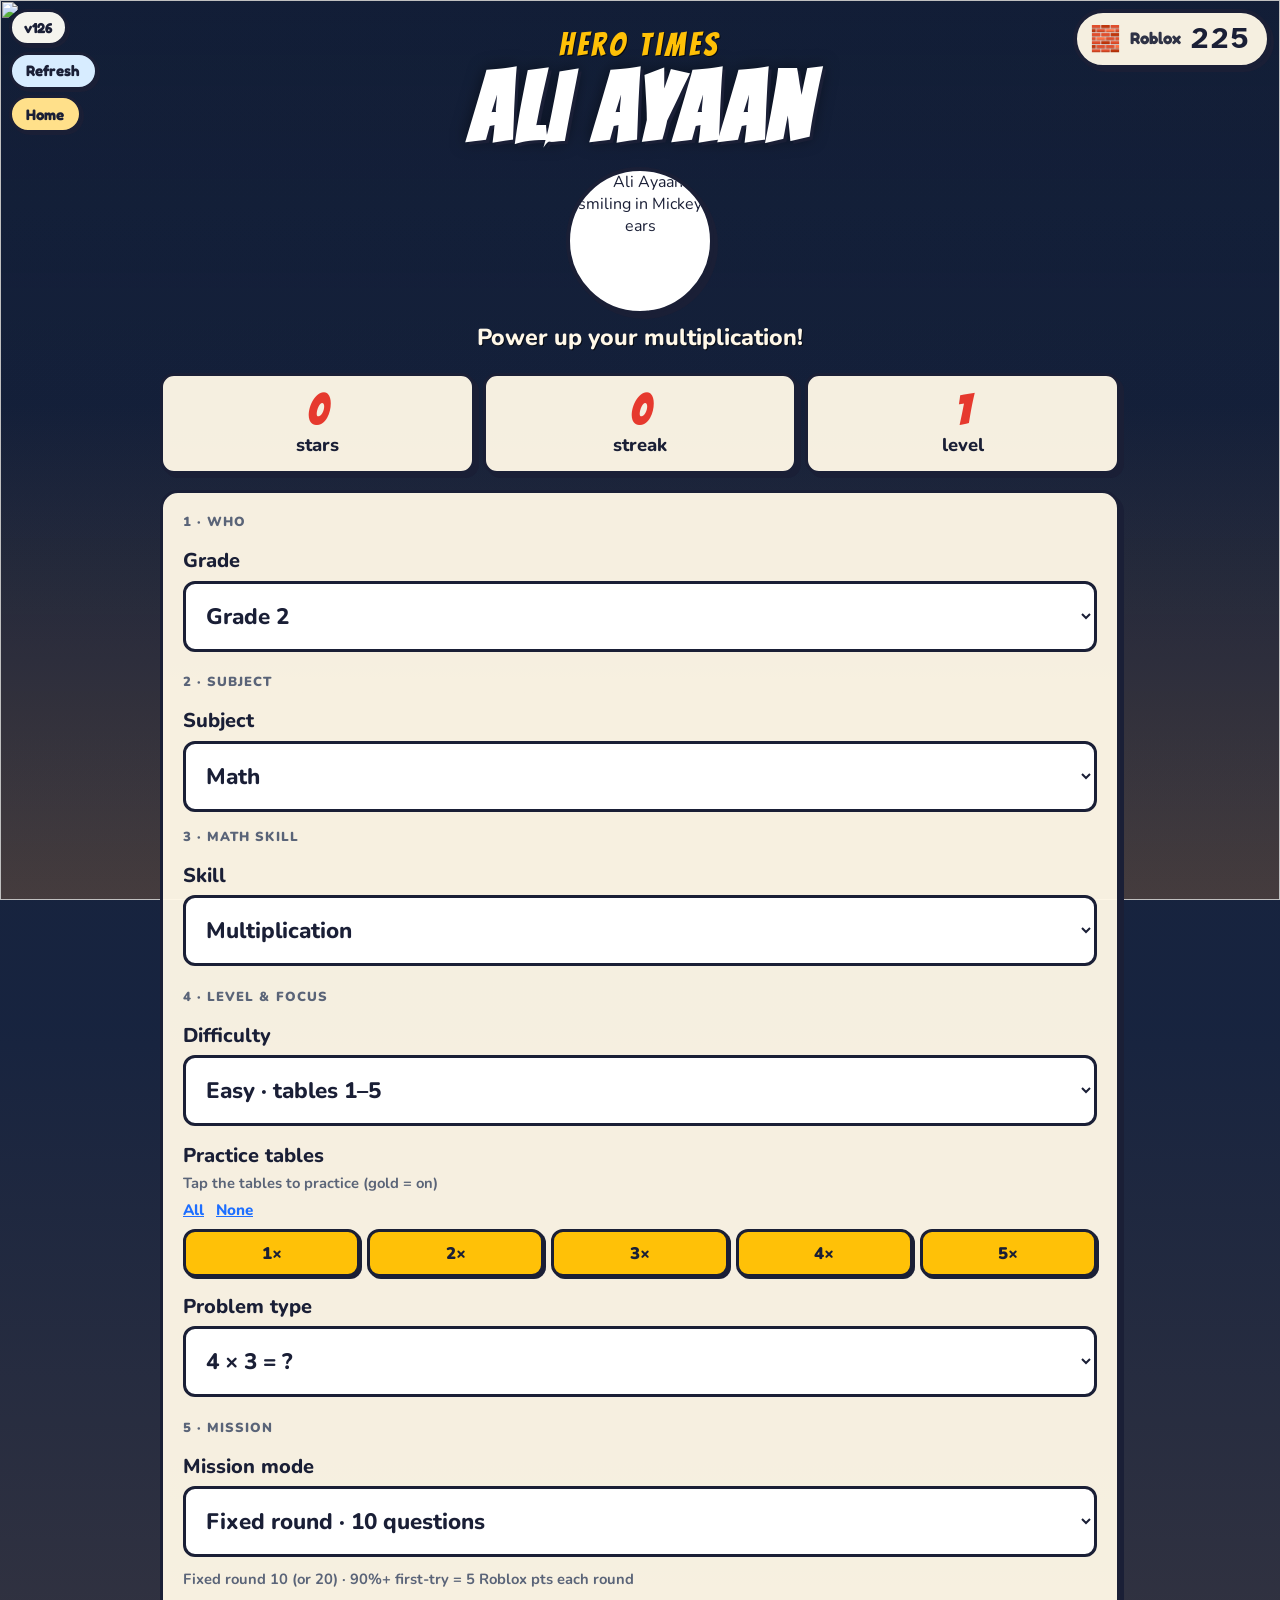
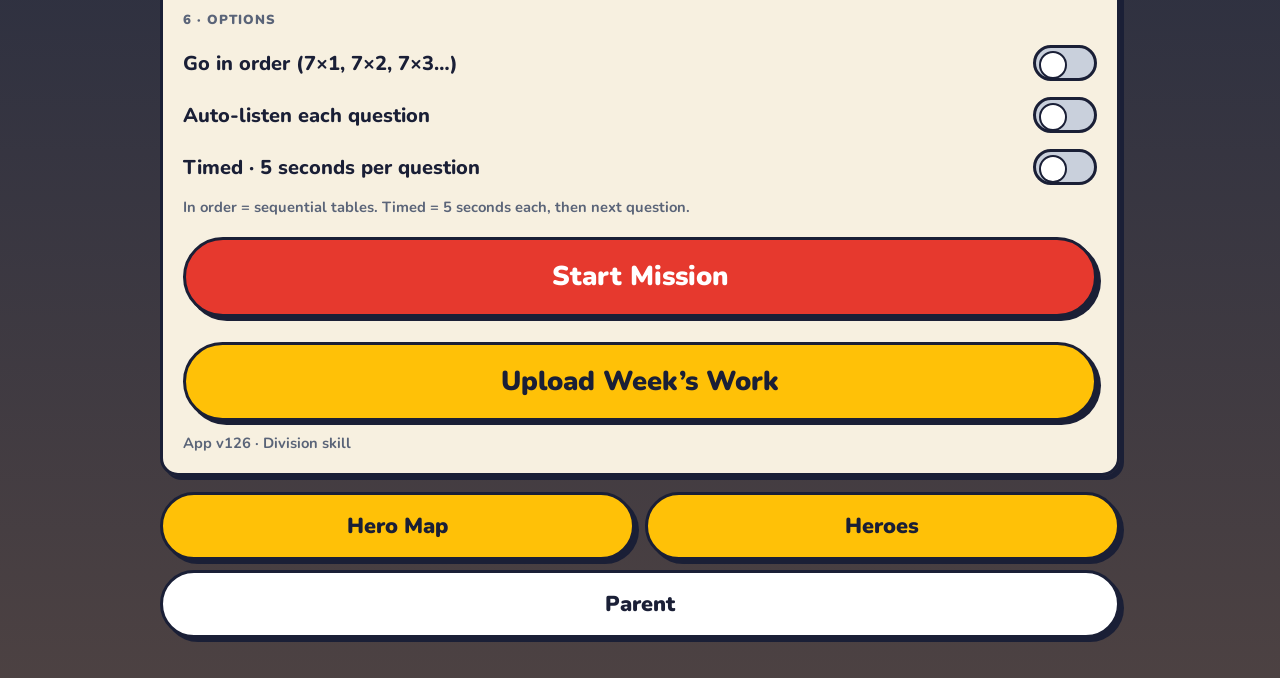
==== commit 797c888d: "Add Division skill for even 2-digit facts. Easy mode shows problems like 45 ÷ 5 with no remainders, " ====
--- a/index.html
+++ b/index.html
@@ -13,7 +13,7 @@
   <meta http-equiv="Cache-Control" content="no-cache, no-store, must-revalidate" />
   <meta http-equiv="Pragma" content="no-cache" />
   <meta http-equiv="Expires" content="0" />
-  <link rel="stylesheet" href="styles-v82.css?v=125" />
+  <link rel="stylesheet" href="styles-v82.css?v=126" />
   <style>
     /* Inline so a cached old styles.css can't hide the background */
     html, body {
@@ -77,7 +77,7 @@
   </style>
 </head>
 <body>
-  <div id="app-version-badge" class="app-version-badge" aria-label="App version">v125</div>
+  <div id="app-version-badge" class="app-version-badge" aria-label="App version">v126</div>
   <button type="button" id="btn-global-refresh" class="btn-global-refresh" aria-label="Refresh app">
     Refresh
   </button>
@@ -173,6 +173,7 @@
             Skill
             <select id="operation" name="operation">
               <option value="multiply" selected>Multiplication</option>
+              <option value="divide">Division</option>
               <option value="add">Addition</option>
               <option value="sub">Subtraction</option>
               <option value="round">Rounding · nearest 10 / 100</option>
@@ -367,7 +368,7 @@
           <p class="week-upload-ready" id="week-upload-ready" hidden>Ready</p>
         </div>
 
-        <p class="setup-note" id="app-version-note">App v125 · Upload Week’s Work</p>
+        <p class="setup-note" id="app-version-note">App v126 · Division skill</p>
       </form>
 
       <nav class="home-nav">
@@ -963,6 +964,6 @@
   </div>
 
   <div id="fx" class="fx" aria-hidden="true"></div>
-  <script src="app-v118.js?v=125"></script>
+  <script src="app-v119.js?v=126"></script>
 </body>
 </html>
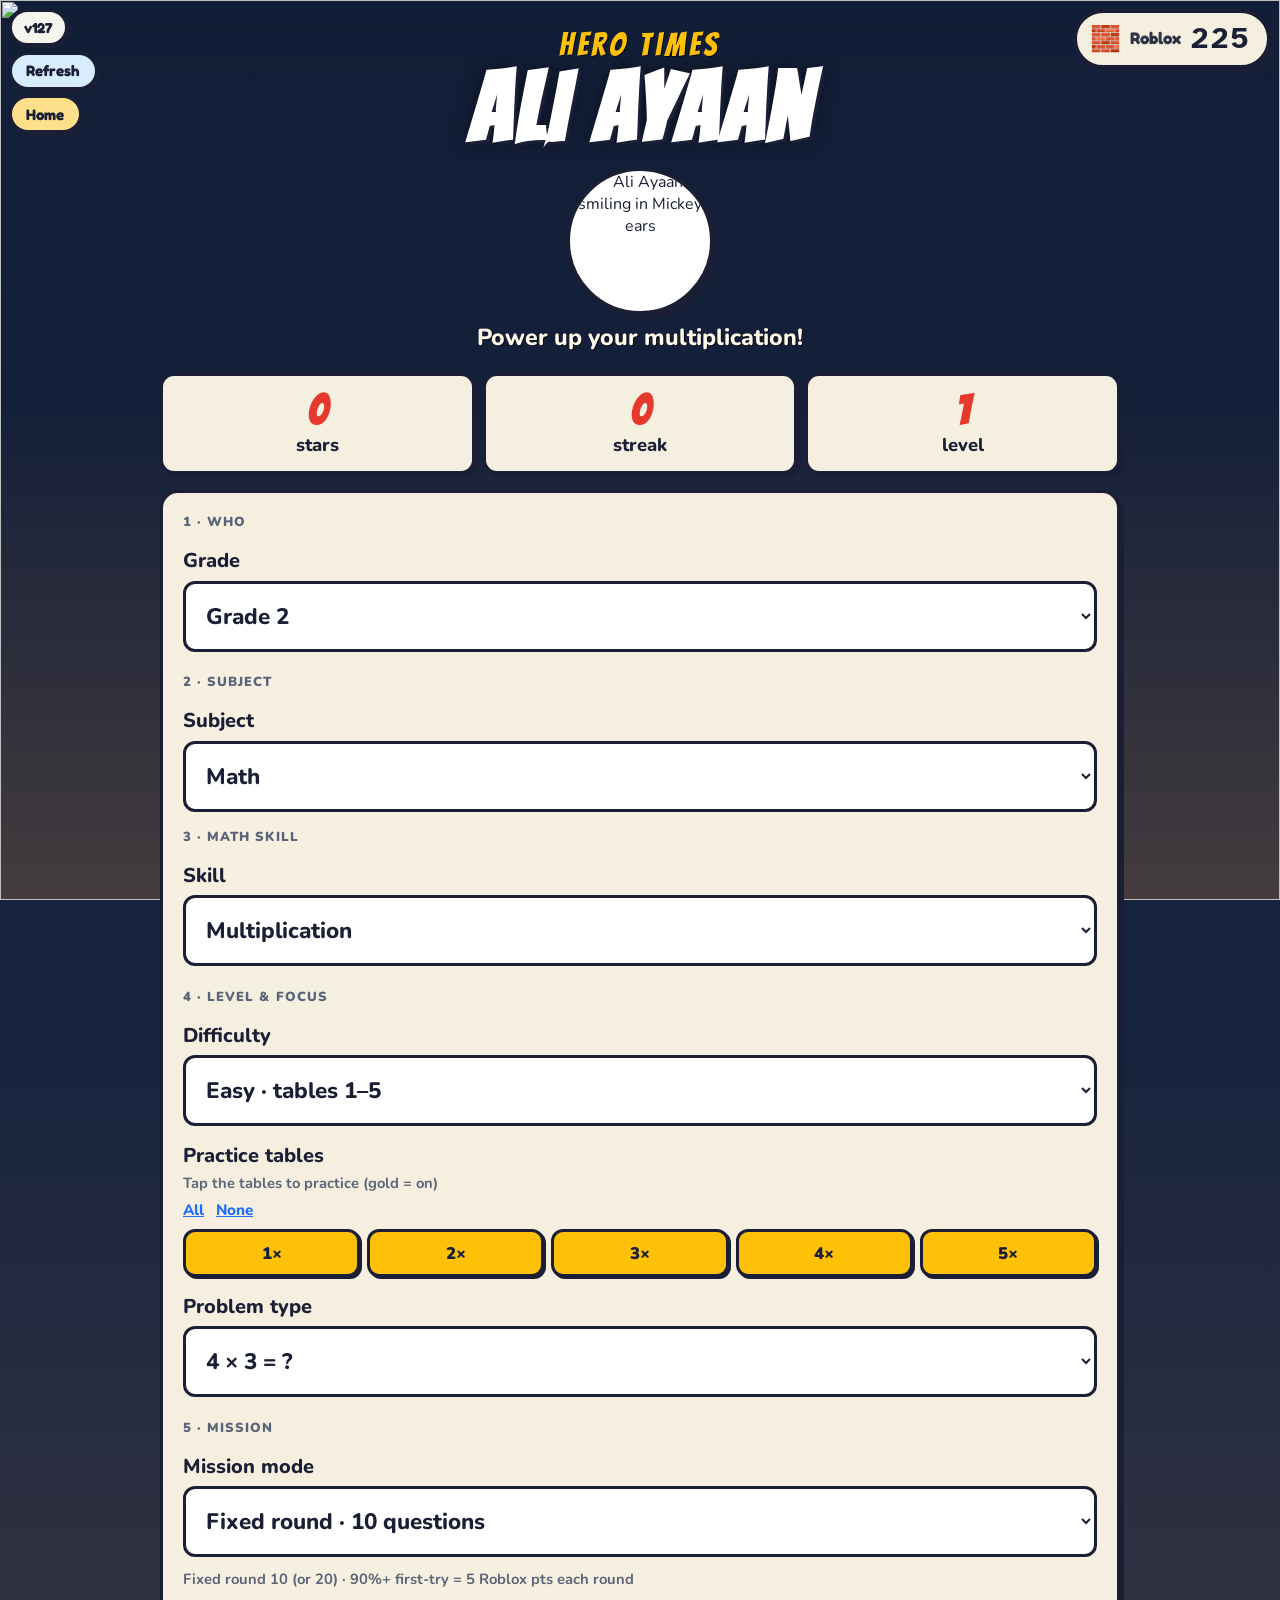
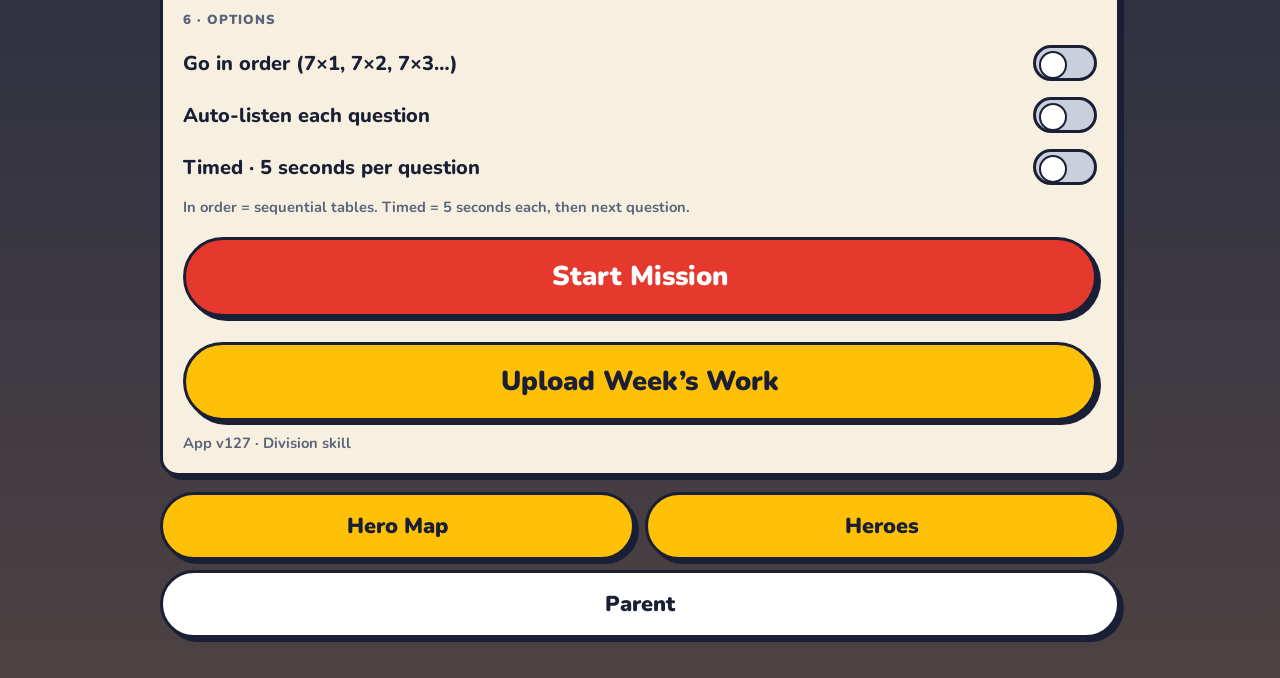
==== commit b872bd5f: "Make Easy Division use numbers up to 10. Easy/medium division facts stay within 10 so kids see probl" ====
--- a/index.html
+++ b/index.html
@@ -13,7 +13,7 @@
   <meta http-equiv="Cache-Control" content="no-cache, no-store, must-revalidate" />
   <meta http-equiv="Pragma" content="no-cache" />
   <meta http-equiv="Expires" content="0" />
-  <link rel="stylesheet" href="styles-v82.css?v=126" />
+  <link rel="stylesheet" href="styles-v82.css?v=127" />
   <style>
     /* Inline so a cached old styles.css can't hide the background */
     html, body {
@@ -77,7 +77,7 @@
   </style>
 </head>
 <body>
-  <div id="app-version-badge" class="app-version-badge" aria-label="App version">v126</div>
+  <div id="app-version-badge" class="app-version-badge" aria-label="App version">v127</div>
   <button type="button" id="btn-global-refresh" class="btn-global-refresh" aria-label="Refresh app">
     Refresh
   </button>
@@ -368,7 +368,7 @@
           <p class="week-upload-ready" id="week-upload-ready" hidden>Ready</p>
         </div>
 
-        <p class="setup-note" id="app-version-note">App v126 · Division skill</p>
+        <p class="setup-note" id="app-version-note">App v127 · Division skill</p>
       </form>
 
       <nav class="home-nav">
@@ -964,6 +964,6 @@
   </div>
 
   <div id="fx" class="fx" aria-hidden="true"></div>
-  <script src="app-v119.js?v=126"></script>
+  <script src="app-v119.js?v=127"></script>
 </body>
 </html>
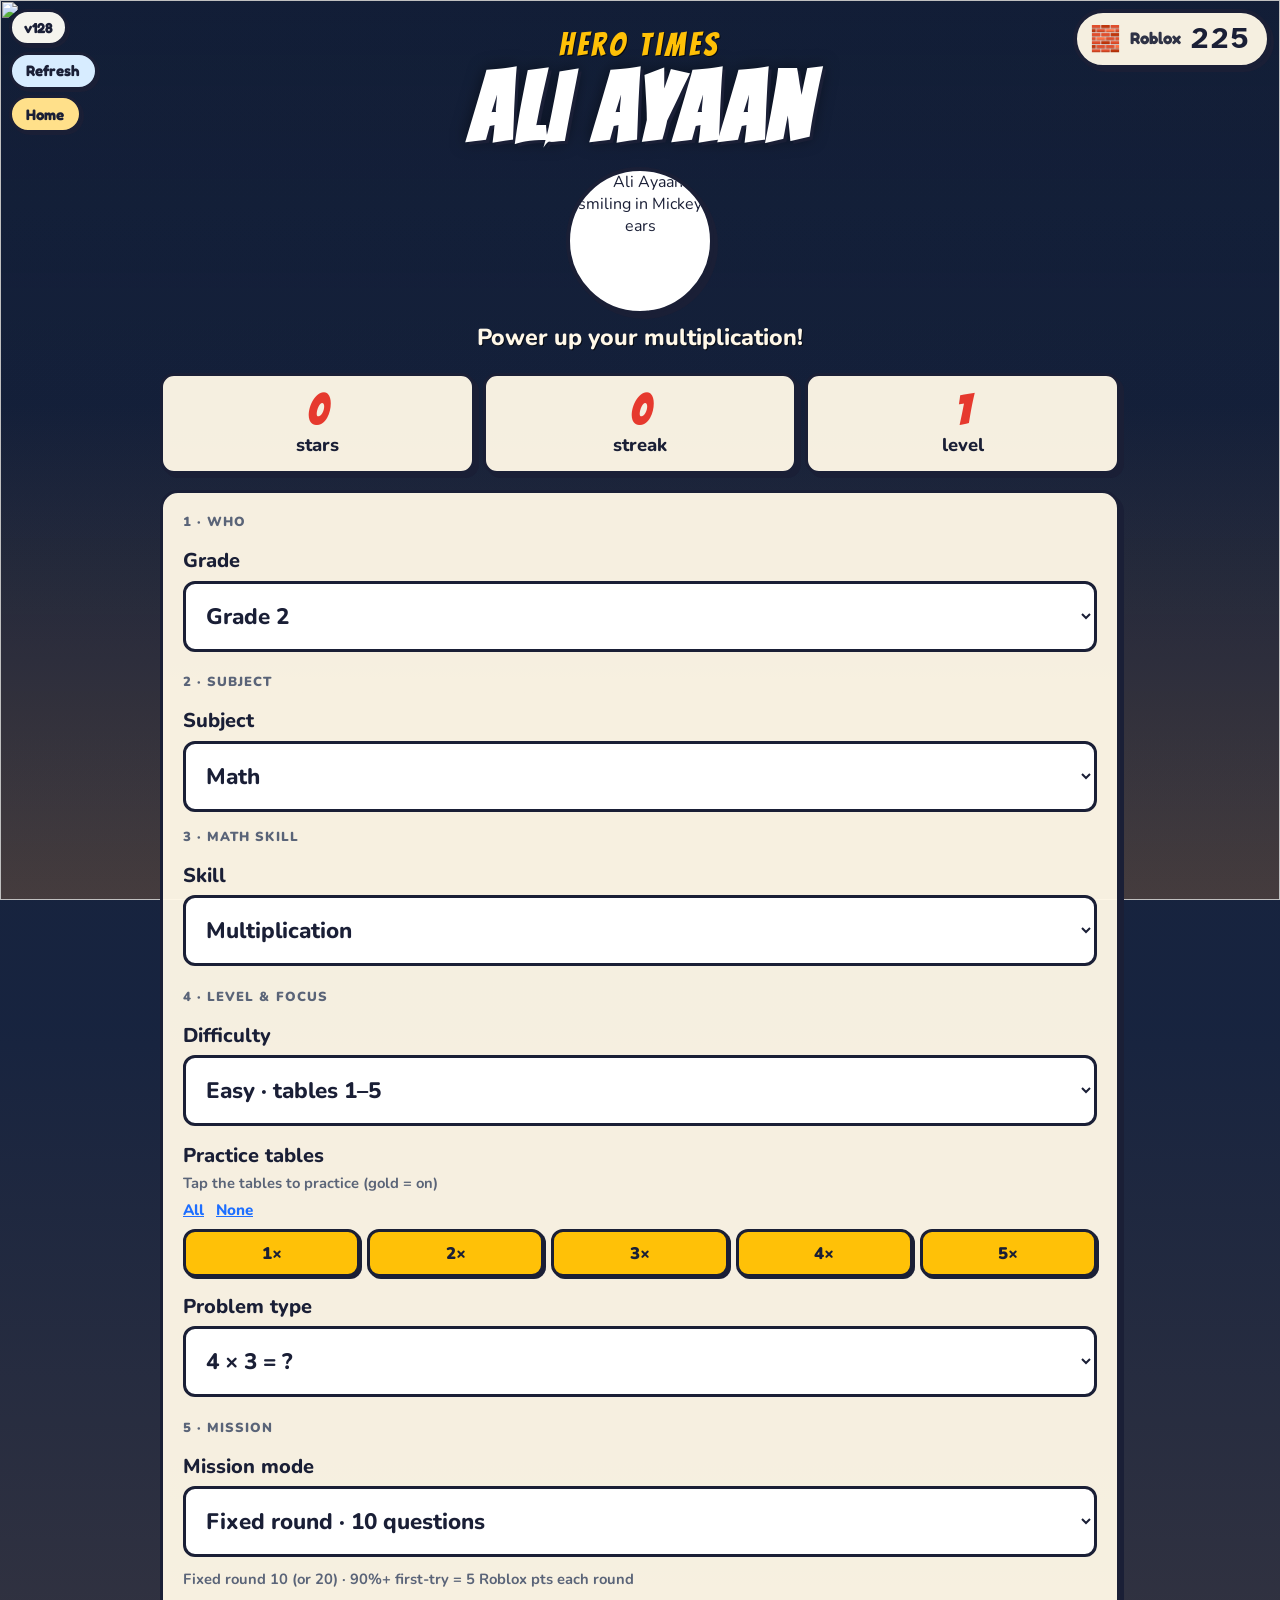
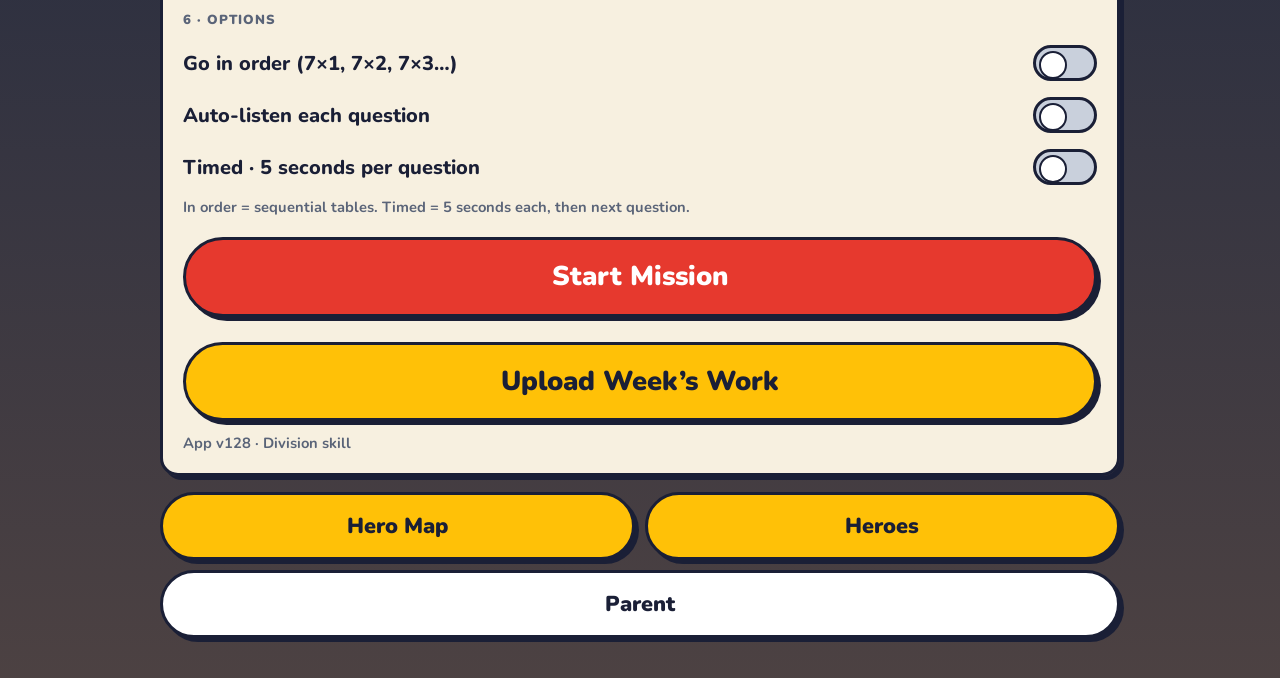
==== commit 4ed7e898: "Auto-advance after correct answers; add Back on play. Remove the NEXT! tap after a right answer and " ====
--- a/index.html
+++ b/index.html
@@ -13,7 +13,7 @@
   <meta http-equiv="Cache-Control" content="no-cache, no-store, must-revalidate" />
   <meta http-equiv="Pragma" content="no-cache" />
   <meta http-equiv="Expires" content="0" />
-  <link rel="stylesheet" href="styles-v82.css?v=127" />
+  <link rel="stylesheet" href="styles-v82.css?v=128" />
   <style>
     /* Inline so a cached old styles.css can't hide the background */
     html, body {
@@ -77,7 +77,7 @@
   </style>
 </head>
 <body>
-  <div id="app-version-badge" class="app-version-badge" aria-label="App version">v127</div>
+  <div id="app-version-badge" class="app-version-badge" aria-label="App version">v128</div>
   <button type="button" id="btn-global-refresh" class="btn-global-refresh" aria-label="Refresh app">
     Refresh
   </button>
@@ -368,7 +368,7 @@
           <p class="week-upload-ready" id="week-upload-ready" hidden>Ready</p>
         </div>
 
-        <p class="setup-note" id="app-version-note">App v127 · Division skill</p>
+        <p class="setup-note" id="app-version-note">App v128 · Division skill</p>
       </form>
 
       <nav class="home-nav">
@@ -825,7 +825,10 @@
     <!-- PLAY -->
     <section id="screen-play" class="screen">
       <div class="play-top">
-        <button type="button" class="btn ghost small" id="btn-quit">Quit</button>
+        <div class="play-top-left">
+          <button type="button" class="btn ghost small" id="btn-play-back">Back</button>
+          <button type="button" class="btn ghost small" id="btn-quit" hidden>Quit</button>
+        </div>
         <div class="play-meta">
           <span id="play-progress"></span>
           <span id="play-timer" hidden></span>
@@ -964,6 +967,6 @@
   </div>
 
   <div id="fx" class="fx" aria-hidden="true"></div>
-  <script src="app-v119.js?v=127"></script>
+  <script src="app-v119.js?v=128"></script>
 </body>
 </html>
--- a/styles-v82.css
+++ b/styles-v82.css
@@ -513,6 +513,19 @@
   justify-content: space-between;
   gap: 0.5rem;
   margin-bottom: 0.75rem;
+}
+
+.play-top-left {
+  display: flex;
+  align-items: center;
+  gap: 0.35rem;
+  min-width: 4rem;
+}
+
+#btn-play-back {
+  font-size: 0.82rem;
+  padding: 0.35rem 0.7rem;
+  min-height: 0;
 }
 
 .play-meta {
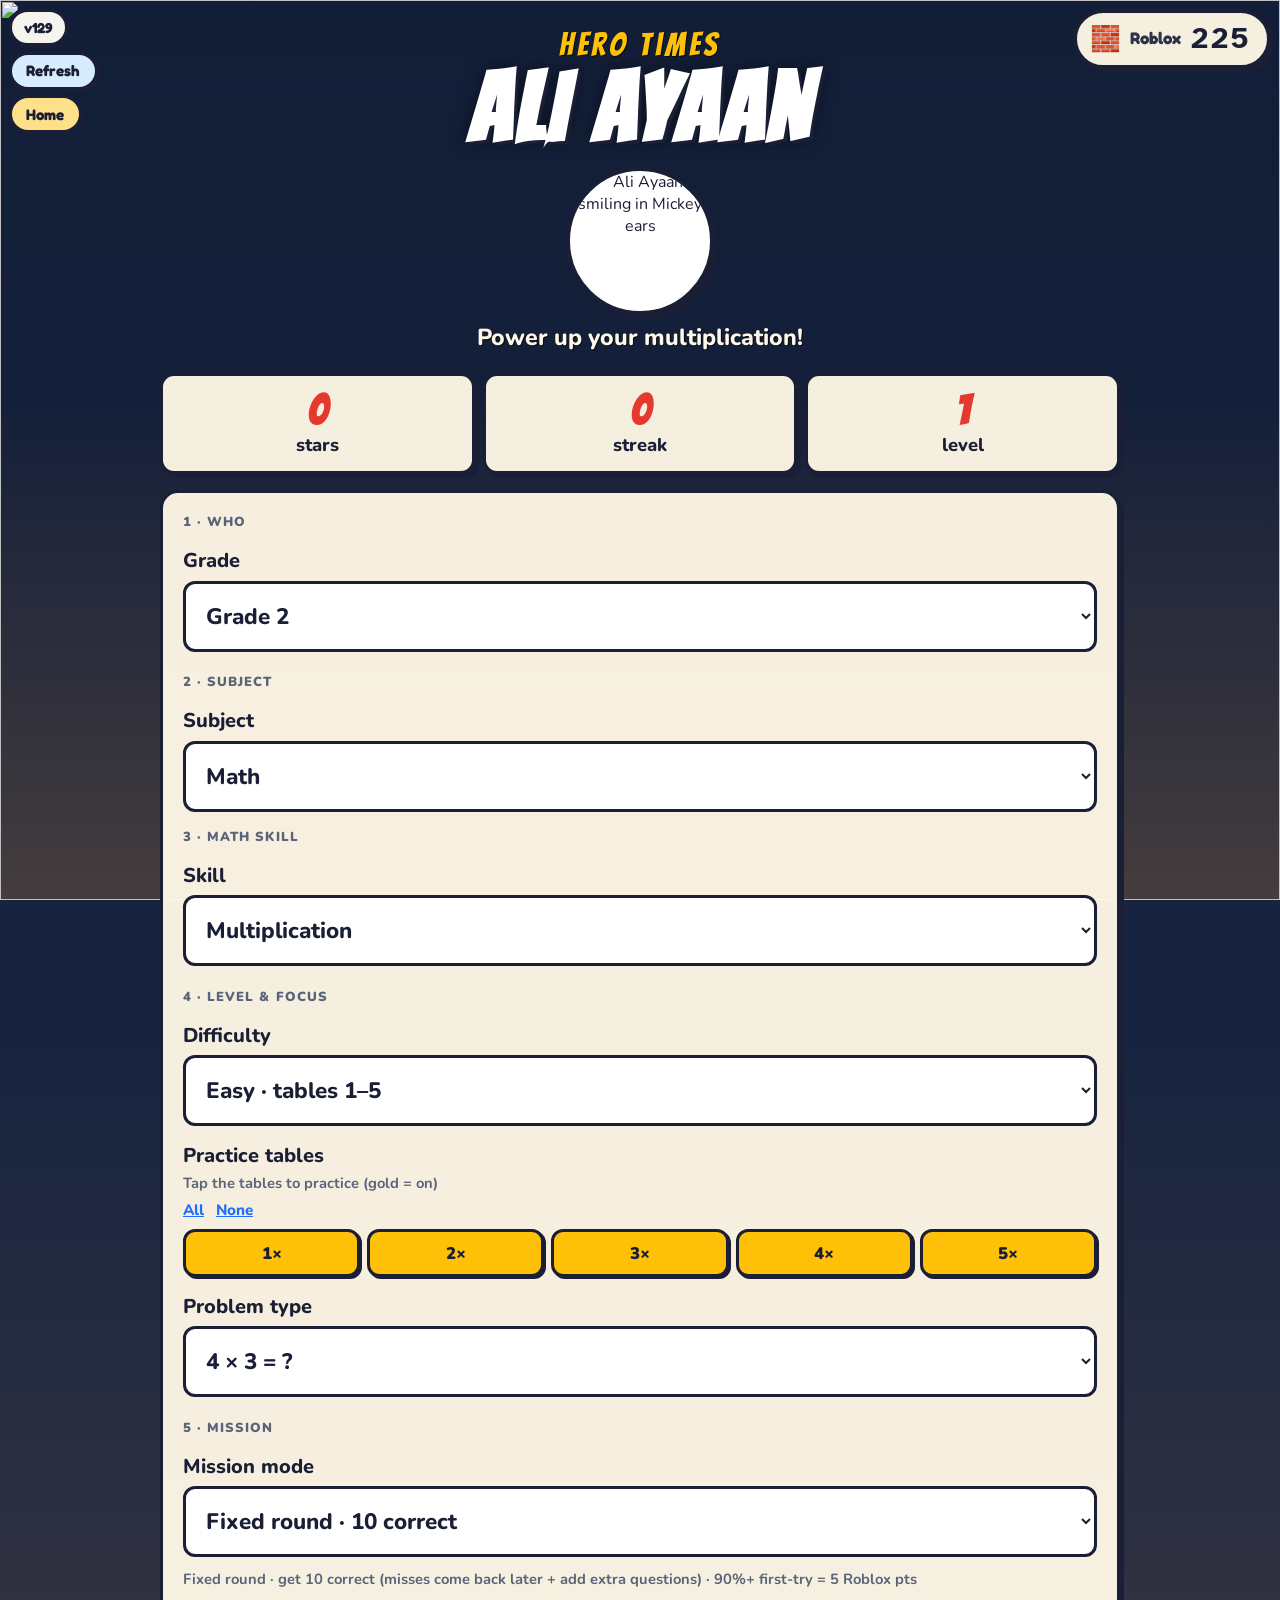
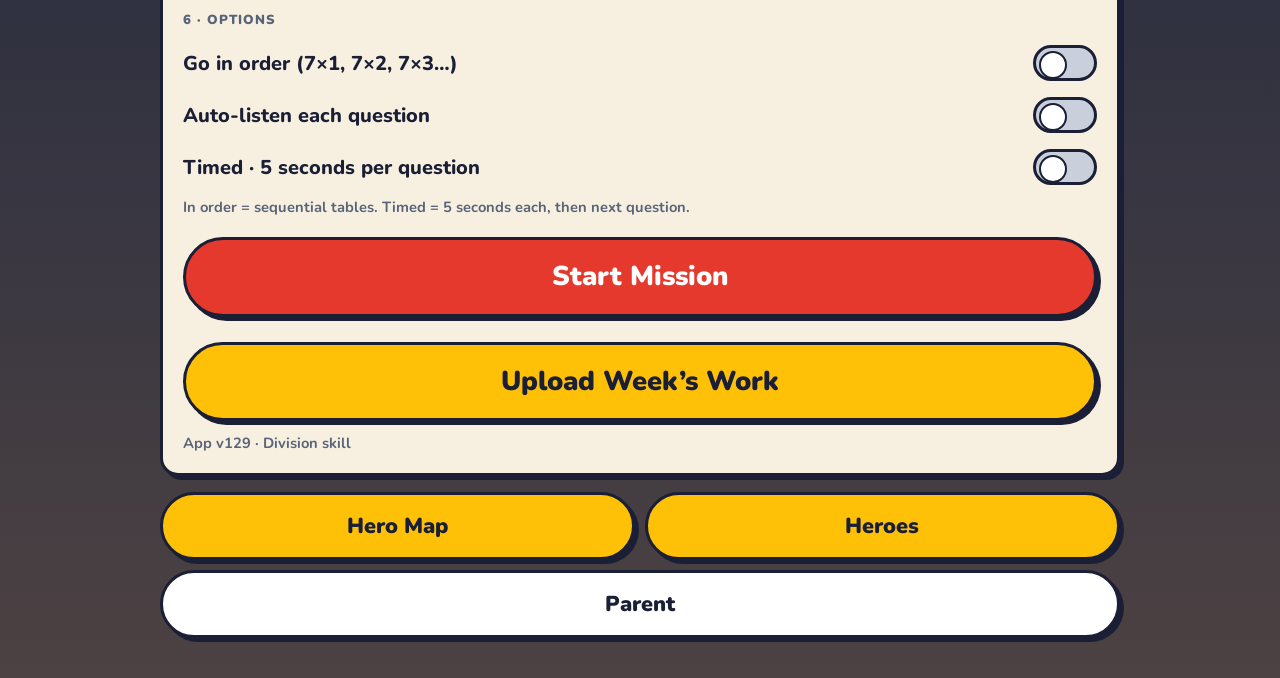
==== commit cd259caa: "Replay missed math facts later; require 10 correct. Wrong answers return a few questions later, and " ====
--- a/index.html
+++ b/index.html
@@ -13,7 +13,7 @@
   <meta http-equiv="Cache-Control" content="no-cache, no-store, must-revalidate" />
   <meta http-equiv="Pragma" content="no-cache" />
   <meta http-equiv="Expires" content="0" />
-  <link rel="stylesheet" href="styles-v82.css?v=128" />
+  <link rel="stylesheet" href="styles-v82.css?v=129" />
   <style>
     /* Inline so a cached old styles.css can't hide the background */
     html, body {
@@ -77,7 +77,7 @@
   </style>
 </head>
 <body>
-  <div id="app-version-badge" class="app-version-badge" aria-label="App version">v128</div>
+  <div id="app-version-badge" class="app-version-badge" aria-label="App version">v129</div>
   <button type="button" id="btn-global-refresh" class="btn-global-refresh" aria-label="Refresh app">
     Refresh
   </button>
@@ -319,13 +319,13 @@
             Mission mode
             <select id="mode" name="mode">
               <option value="endless">Endless practice</option>
-              <option value="10" selected>Fixed round · 10 questions</option>
-              <option value="20">Fixed round · 20 questions</option>
+              <option value="10" selected>Fixed round · 10 correct</option>
+              <option value="20">Fixed round · 20 correct</option>
               <option value="timed">Timed challenge · 60 seconds</option>
             </select>
           </label>
           <p id="mult-roblox-note" class="setup-note" hidden>
-            Fixed round 10 (or 20) · 90%+ first-try = 5 Roblox pts each round
+            Fixed round · get 10 correct (misses come back later + add extra questions) · 90%+ first-try = 5 Roblox pts
           </p>
 
           <p class="setup-step">6 · Options</p>
@@ -368,7 +368,7 @@
           <p class="week-upload-ready" id="week-upload-ready" hidden>Ready</p>
         </div>
 
-        <p class="setup-note" id="app-version-note">App v128 · Division skill</p>
+        <p class="setup-note" id="app-version-note">App v129 · Division skill</p>
       </form>
 
       <nav class="home-nav">
@@ -967,6 +967,6 @@
   </div>
 
   <div id="fx" class="fx" aria-hidden="true"></div>
-  <script src="app-v119.js?v=128"></script>
+  <script src="app-v119.js?v=129"></script>
 </body>
 </html>
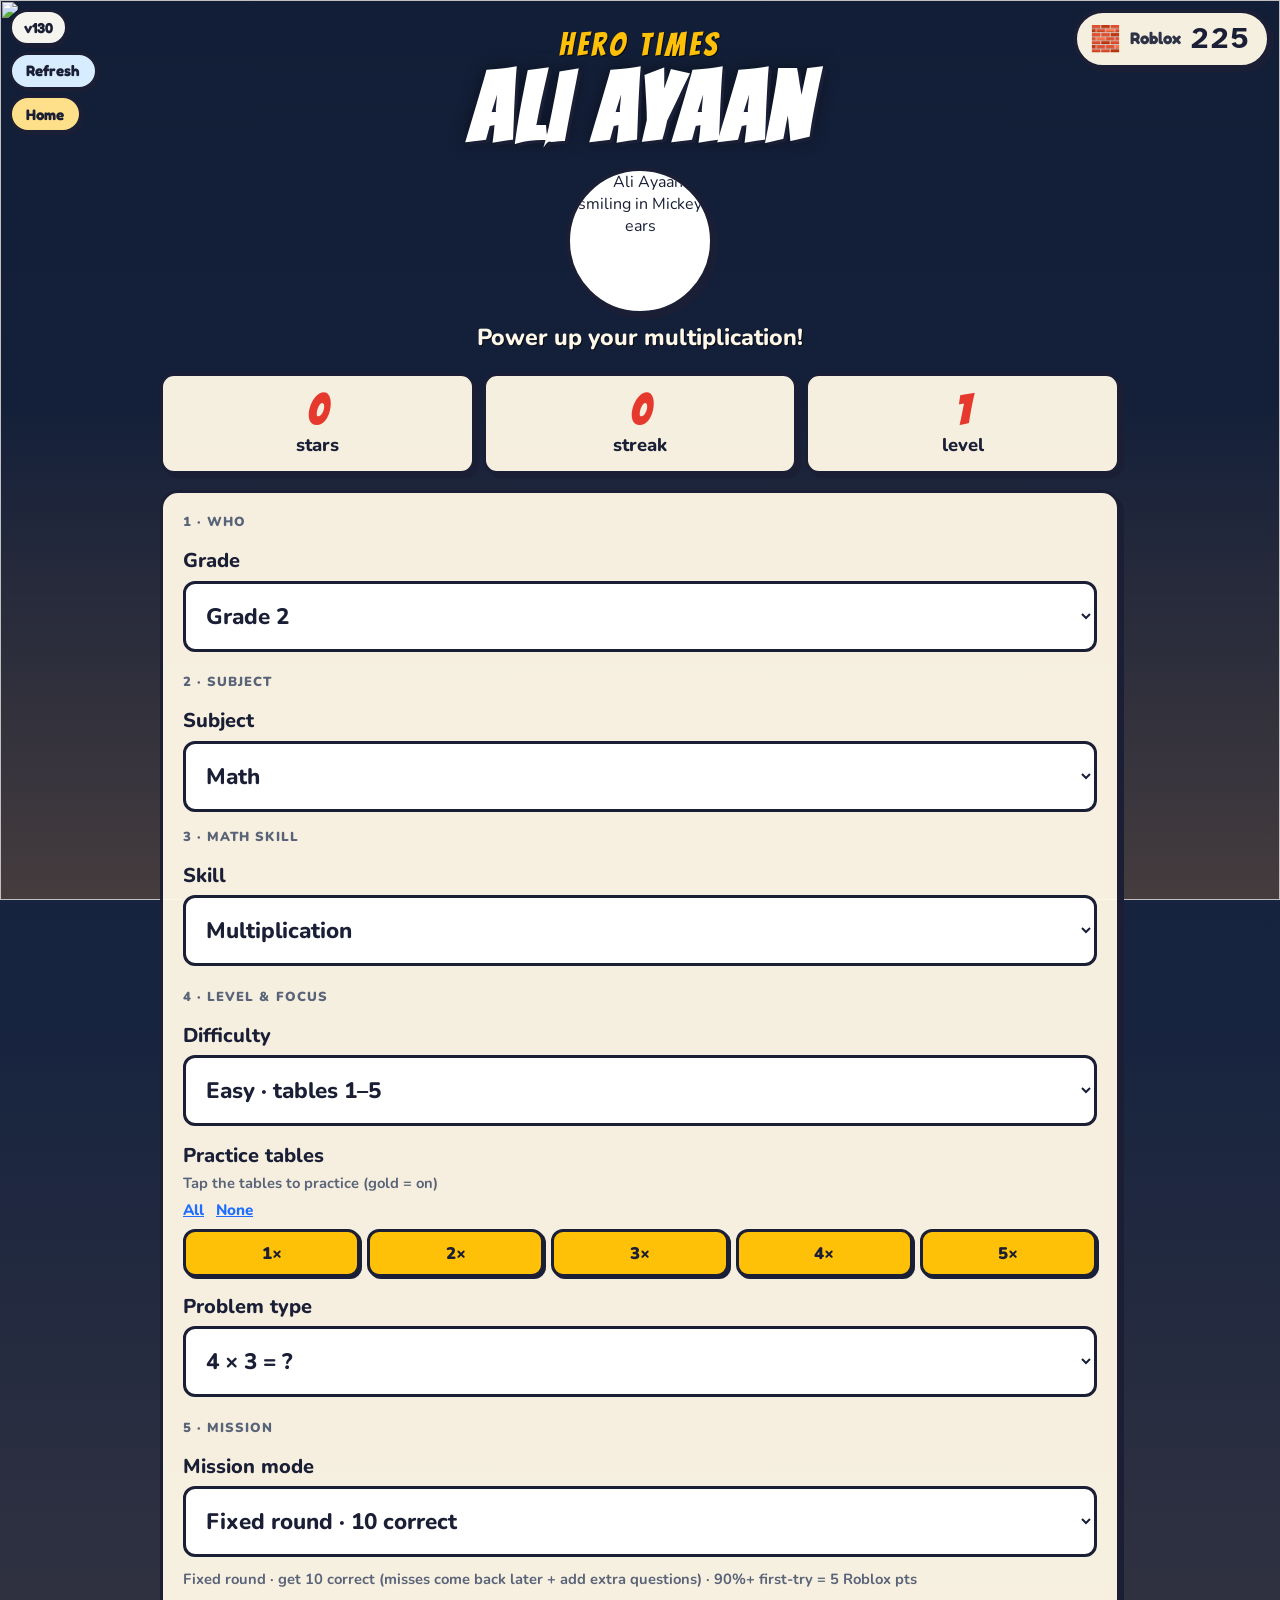
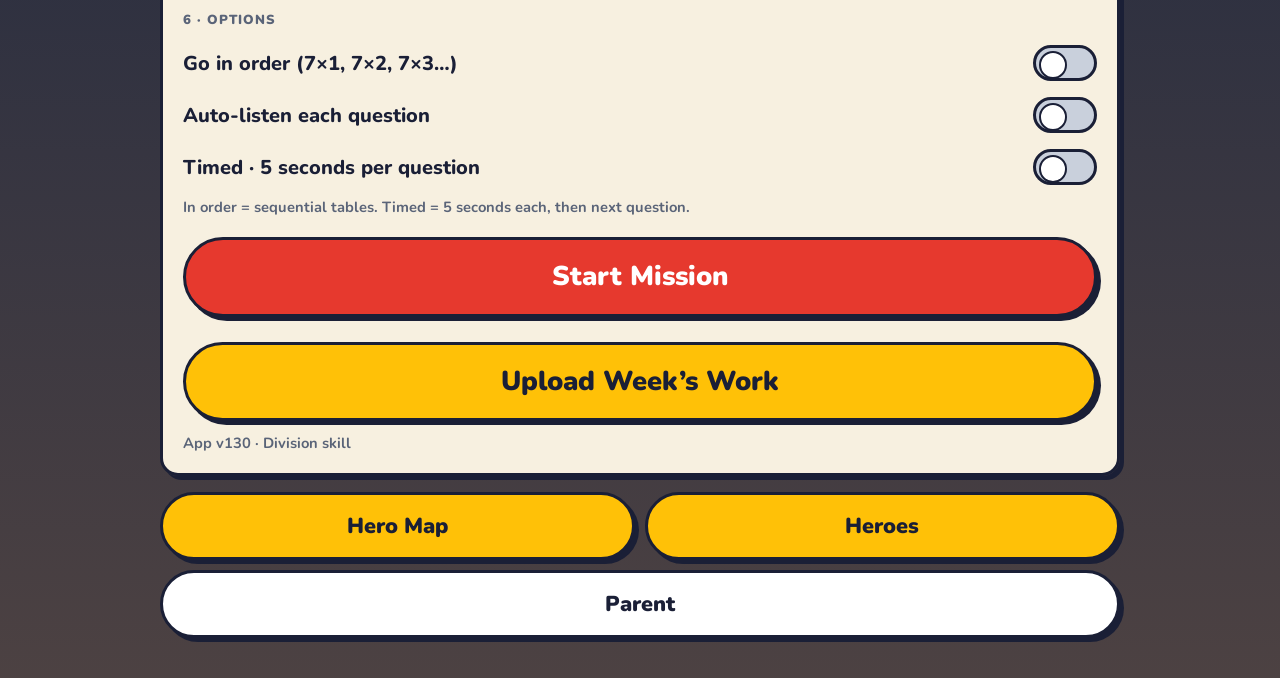
==== commit ab246d2d: "Allow 2-digit division with quotients capped at 12. Includes facts like 35 ÷ 5 while excluding answe" ====
--- a/index.html
+++ b/index.html
@@ -13,7 +13,7 @@
   <meta http-equiv="Cache-Control" content="no-cache, no-store, must-revalidate" />
   <meta http-equiv="Pragma" content="no-cache" />
   <meta http-equiv="Expires" content="0" />
-  <link rel="stylesheet" href="styles-v82.css?v=129" />
+  <link rel="stylesheet" href="styles-v82.css?v=130" />
   <style>
     /* Inline so a cached old styles.css can't hide the background */
     html, body {
@@ -77,7 +77,7 @@
   </style>
 </head>
 <body>
-  <div id="app-version-badge" class="app-version-badge" aria-label="App version">v129</div>
+  <div id="app-version-badge" class="app-version-badge" aria-label="App version">v130</div>
   <button type="button" id="btn-global-refresh" class="btn-global-refresh" aria-label="Refresh app">
     Refresh
   </button>
@@ -368,7 +368,7 @@
           <p class="week-upload-ready" id="week-upload-ready" hidden>Ready</p>
         </div>
 
-        <p class="setup-note" id="app-version-note">App v129 · Division skill</p>
+        <p class="setup-note" id="app-version-note">App v130 · Division skill</p>
       </form>
 
       <nav class="home-nav">
@@ -967,6 +967,6 @@
   </div>
 
   <div id="fx" class="fx" aria-hidden="true"></div>
-  <script src="app-v119.js?v=129"></script>
+  <script src="app-v119.js?v=130"></script>
 </body>
 </html>
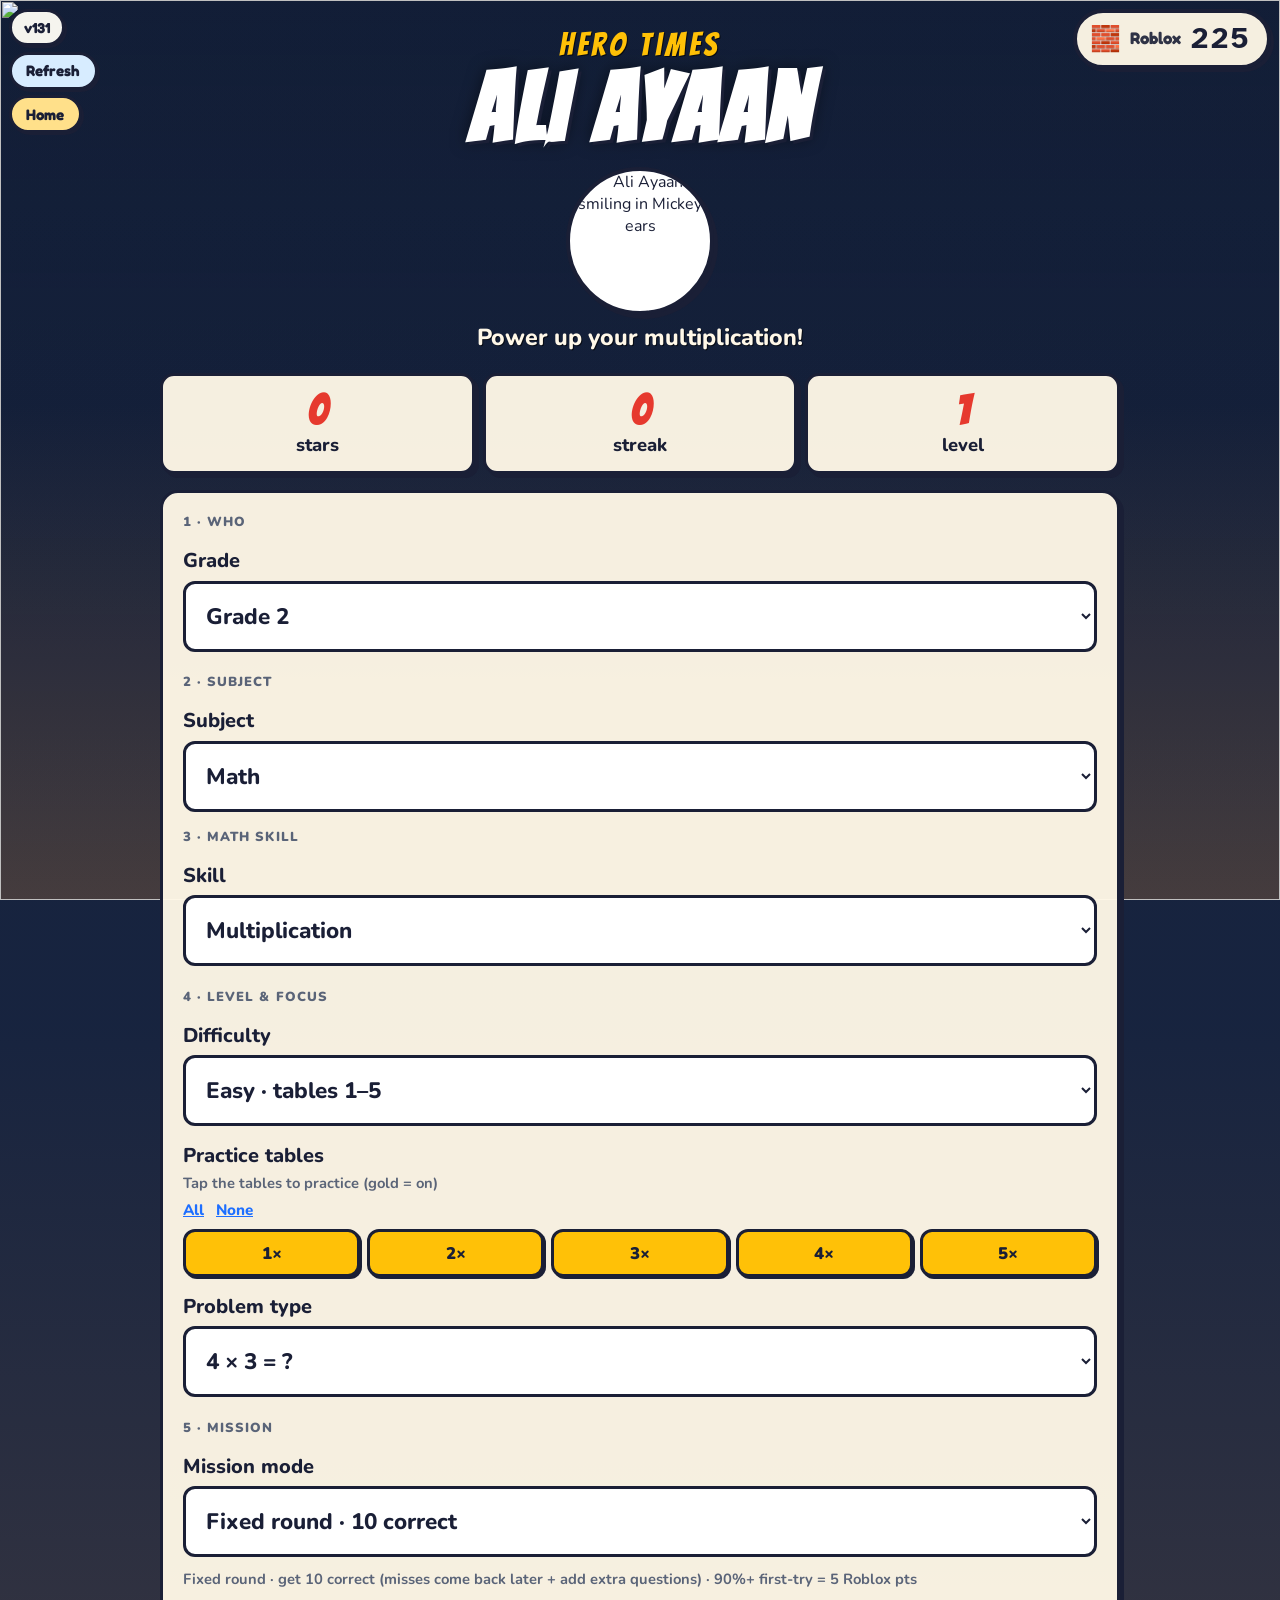
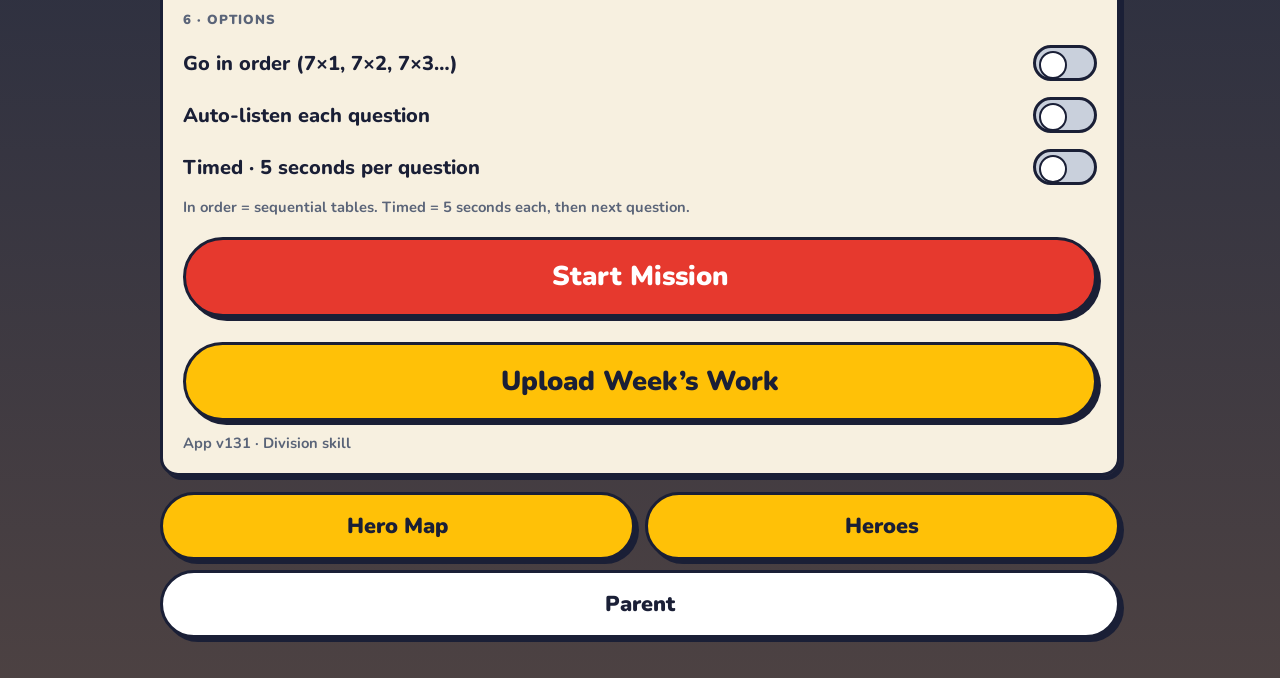
==== commit 73ea90d1: "Let Easy division use times-table answers through 12. Quotients go up to 12 on every division level " ====
--- a/index.html
+++ b/index.html
@@ -13,7 +13,7 @@
   <meta http-equiv="Cache-Control" content="no-cache, no-store, must-revalidate" />
   <meta http-equiv="Pragma" content="no-cache" />
   <meta http-equiv="Expires" content="0" />
-  <link rel="stylesheet" href="styles-v82.css?v=130" />
+  <link rel="stylesheet" href="styles-v82.css?v=131" />
   <style>
     /* Inline so a cached old styles.css can't hide the background */
     html, body {
@@ -77,7 +77,7 @@
   </style>
 </head>
 <body>
-  <div id="app-version-badge" class="app-version-badge" aria-label="App version">v130</div>
+  <div id="app-version-badge" class="app-version-badge" aria-label="App version">v131</div>
   <button type="button" id="btn-global-refresh" class="btn-global-refresh" aria-label="Refresh app">
     Refresh
   </button>
@@ -368,7 +368,7 @@
           <p class="week-upload-ready" id="week-upload-ready" hidden>Ready</p>
         </div>
 
-        <p class="setup-note" id="app-version-note">App v130 · Division skill</p>
+        <p class="setup-note" id="app-version-note">App v131 · Division skill</p>
       </form>
 
       <nav class="home-nav">
@@ -967,6 +967,6 @@
   </div>
 
   <div id="fx" class="fx" aria-hidden="true"></div>
-  <script src="app-v119.js?v=130"></script>
+  <script src="app-v119.js?v=131"></script>
 </body>
 </html>
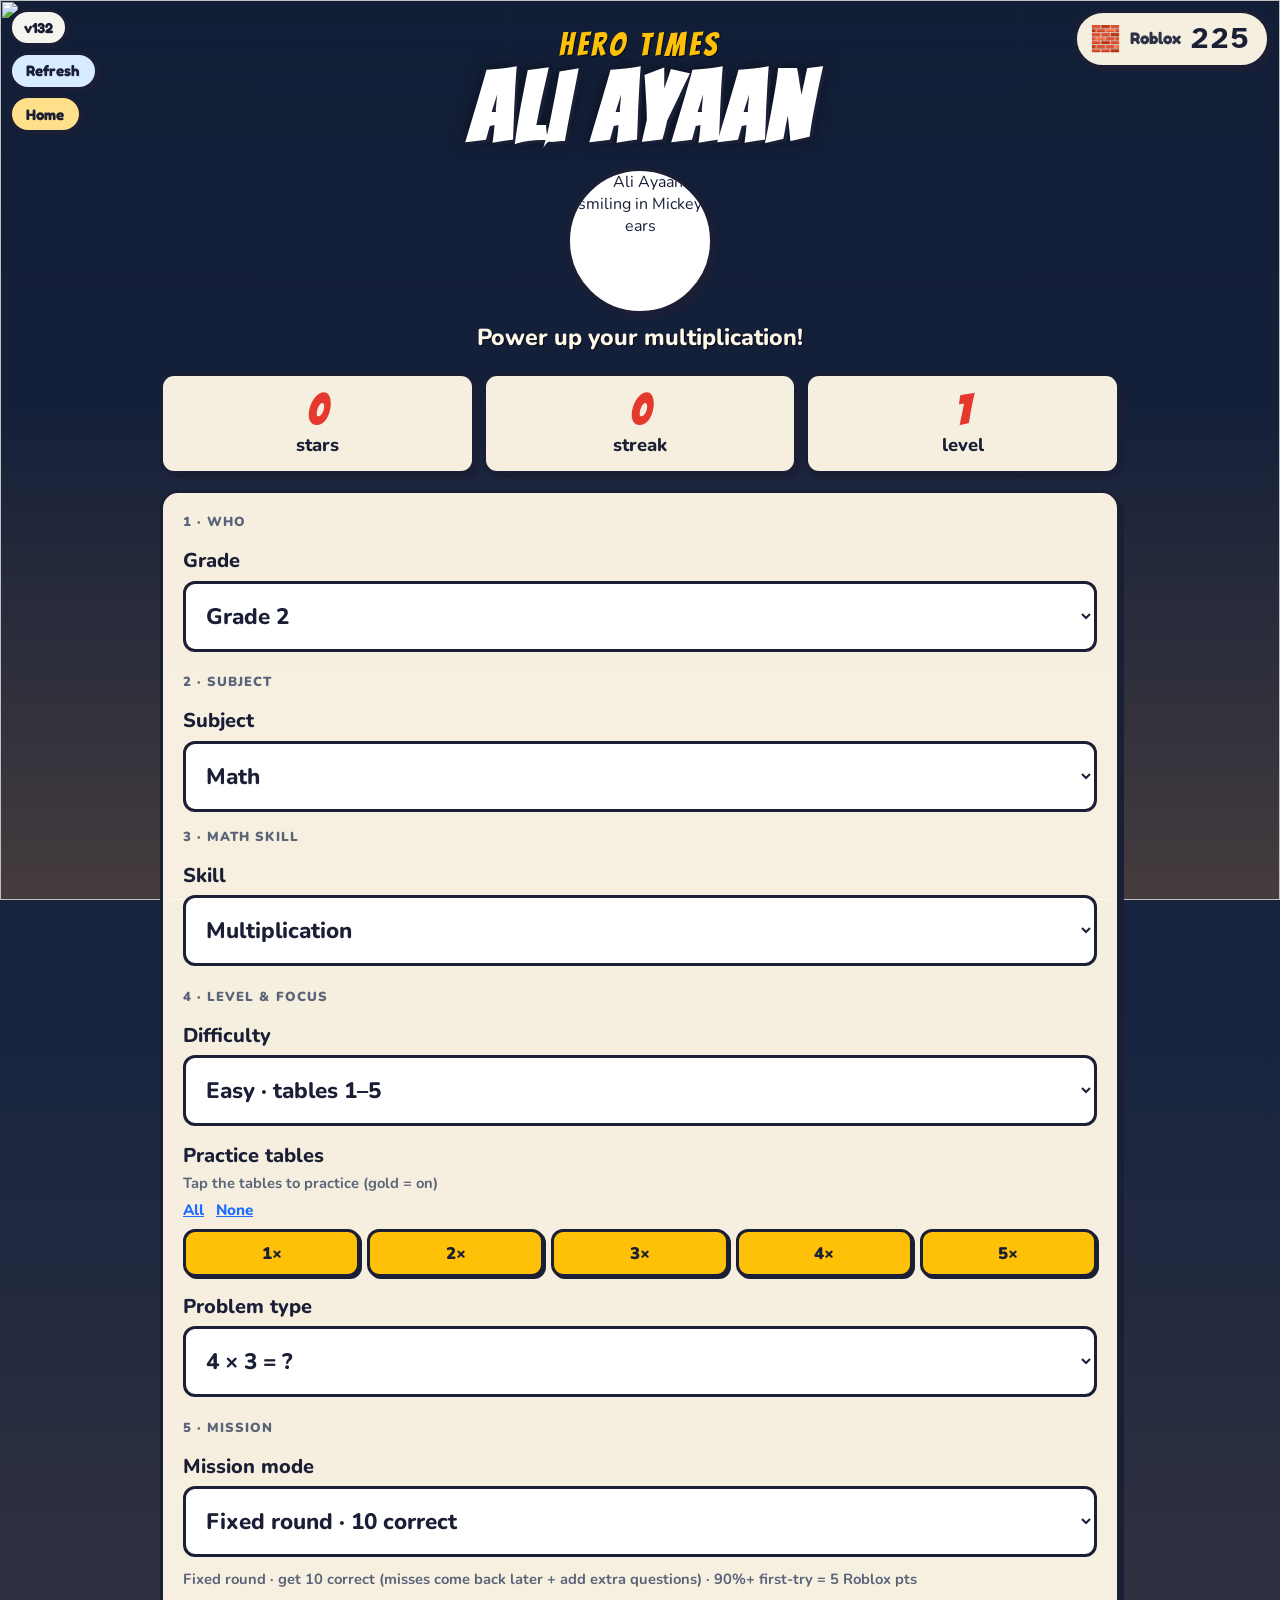
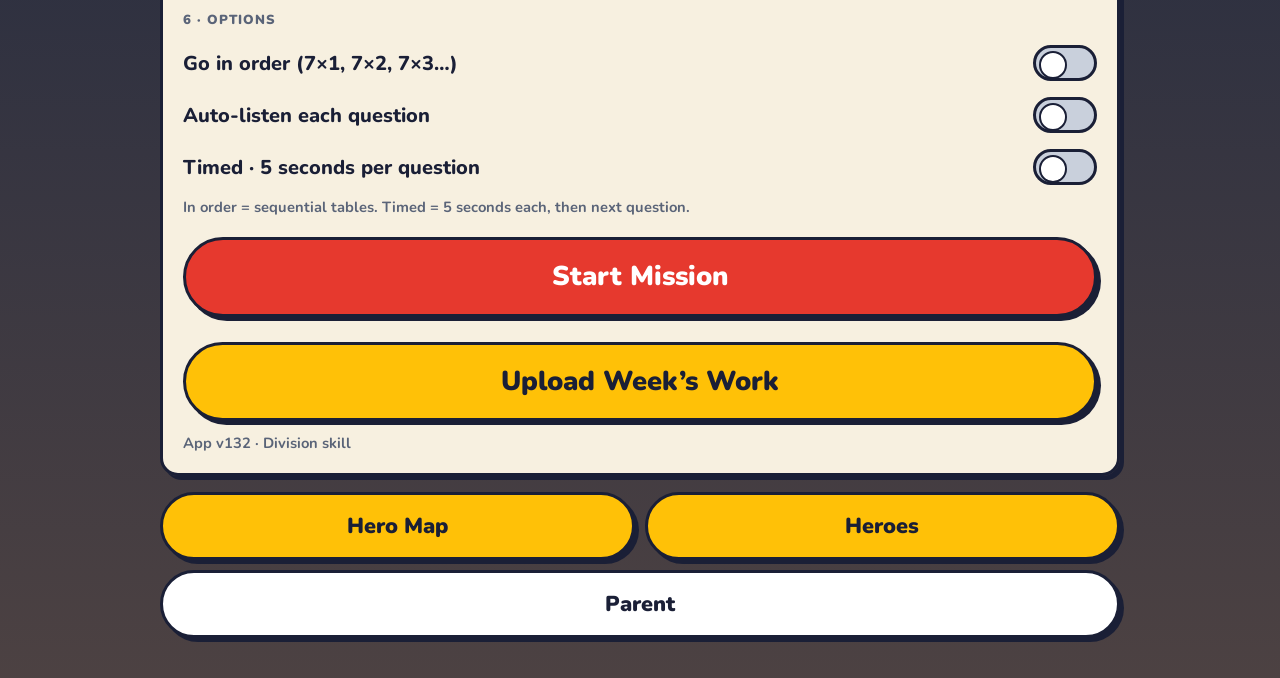
==== commit 82bbbf94: "Keep wrong math questions until answered correctly. Misses stay on the same problem; after he gets i" ====
--- a/index.html
+++ b/index.html
@@ -13,7 +13,7 @@
   <meta http-equiv="Cache-Control" content="no-cache, no-store, must-revalidate" />
   <meta http-equiv="Pragma" content="no-cache" />
   <meta http-equiv="Expires" content="0" />
-  <link rel="stylesheet" href="styles-v82.css?v=131" />
+  <link rel="stylesheet" href="styles-v82.css?v=132" />
   <style>
     /* Inline so a cached old styles.css can't hide the background */
     html, body {
@@ -77,7 +77,7 @@
   </style>
 </head>
 <body>
-  <div id="app-version-badge" class="app-version-badge" aria-label="App version">v131</div>
+  <div id="app-version-badge" class="app-version-badge" aria-label="App version">v132</div>
   <button type="button" id="btn-global-refresh" class="btn-global-refresh" aria-label="Refresh app">
     Refresh
   </button>
@@ -368,7 +368,7 @@
           <p class="week-upload-ready" id="week-upload-ready" hidden>Ready</p>
         </div>
 
-        <p class="setup-note" id="app-version-note">App v131 · Division skill</p>
+        <p class="setup-note" id="app-version-note">App v132 · Division skill</p>
       </form>
 
       <nav class="home-nav">
@@ -967,6 +967,6 @@
   </div>
 
   <div id="fx" class="fx" aria-hidden="true"></div>
-  <script src="app-v119.js?v=131"></script>
+  <script src="app-v119.js?v=132"></script>
 </body>
 </html>
